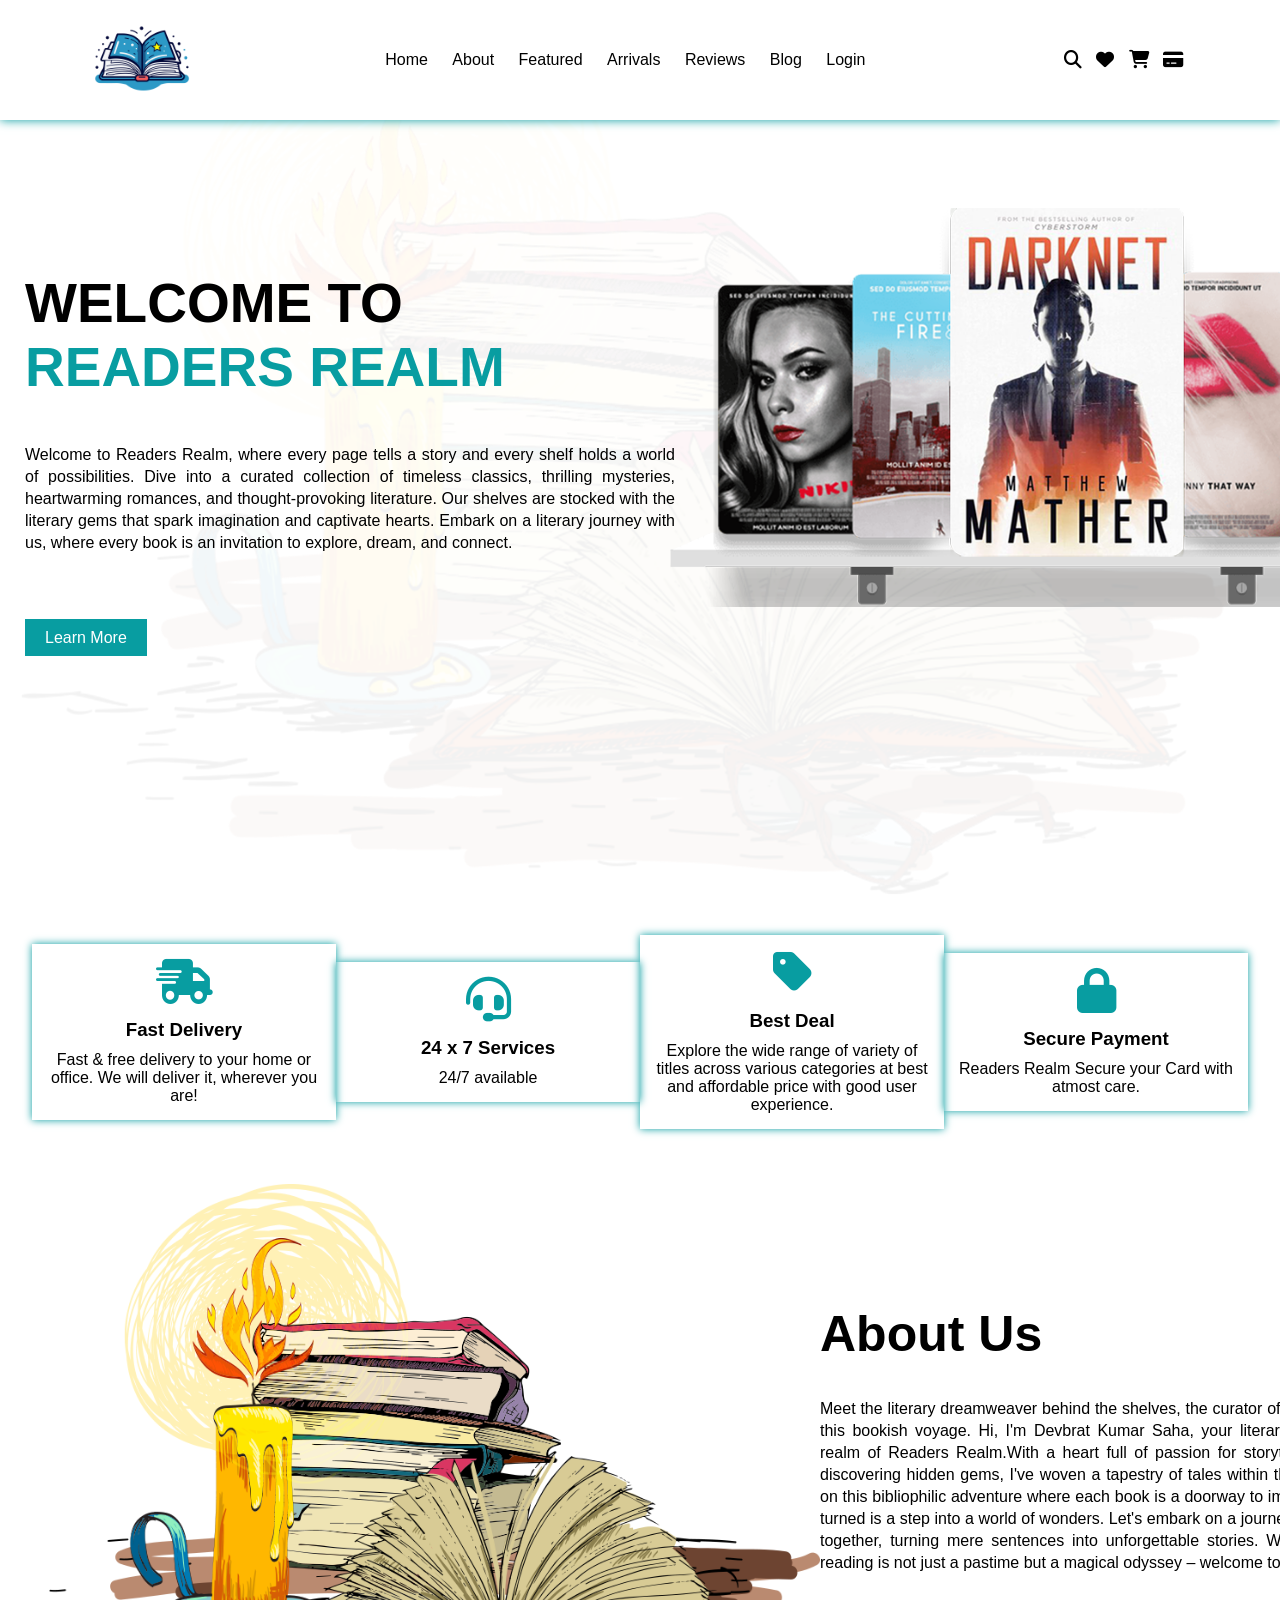
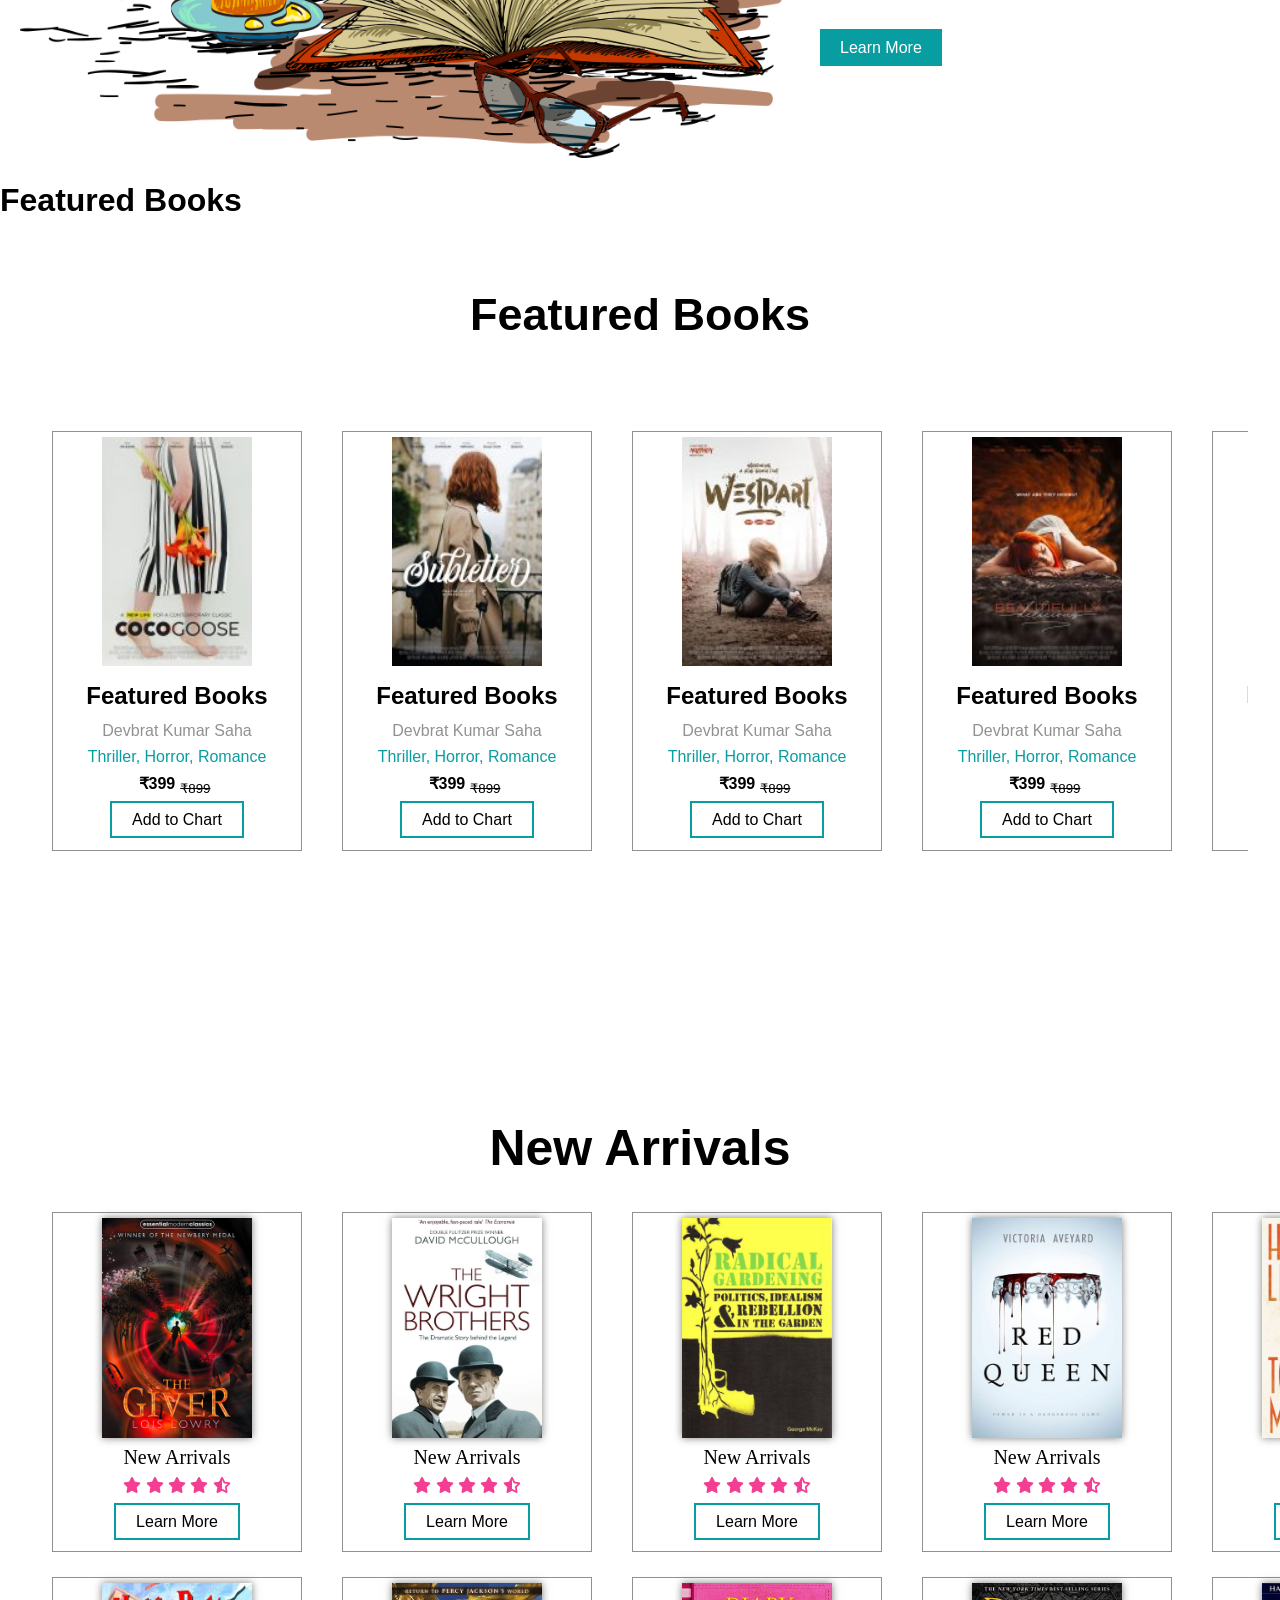
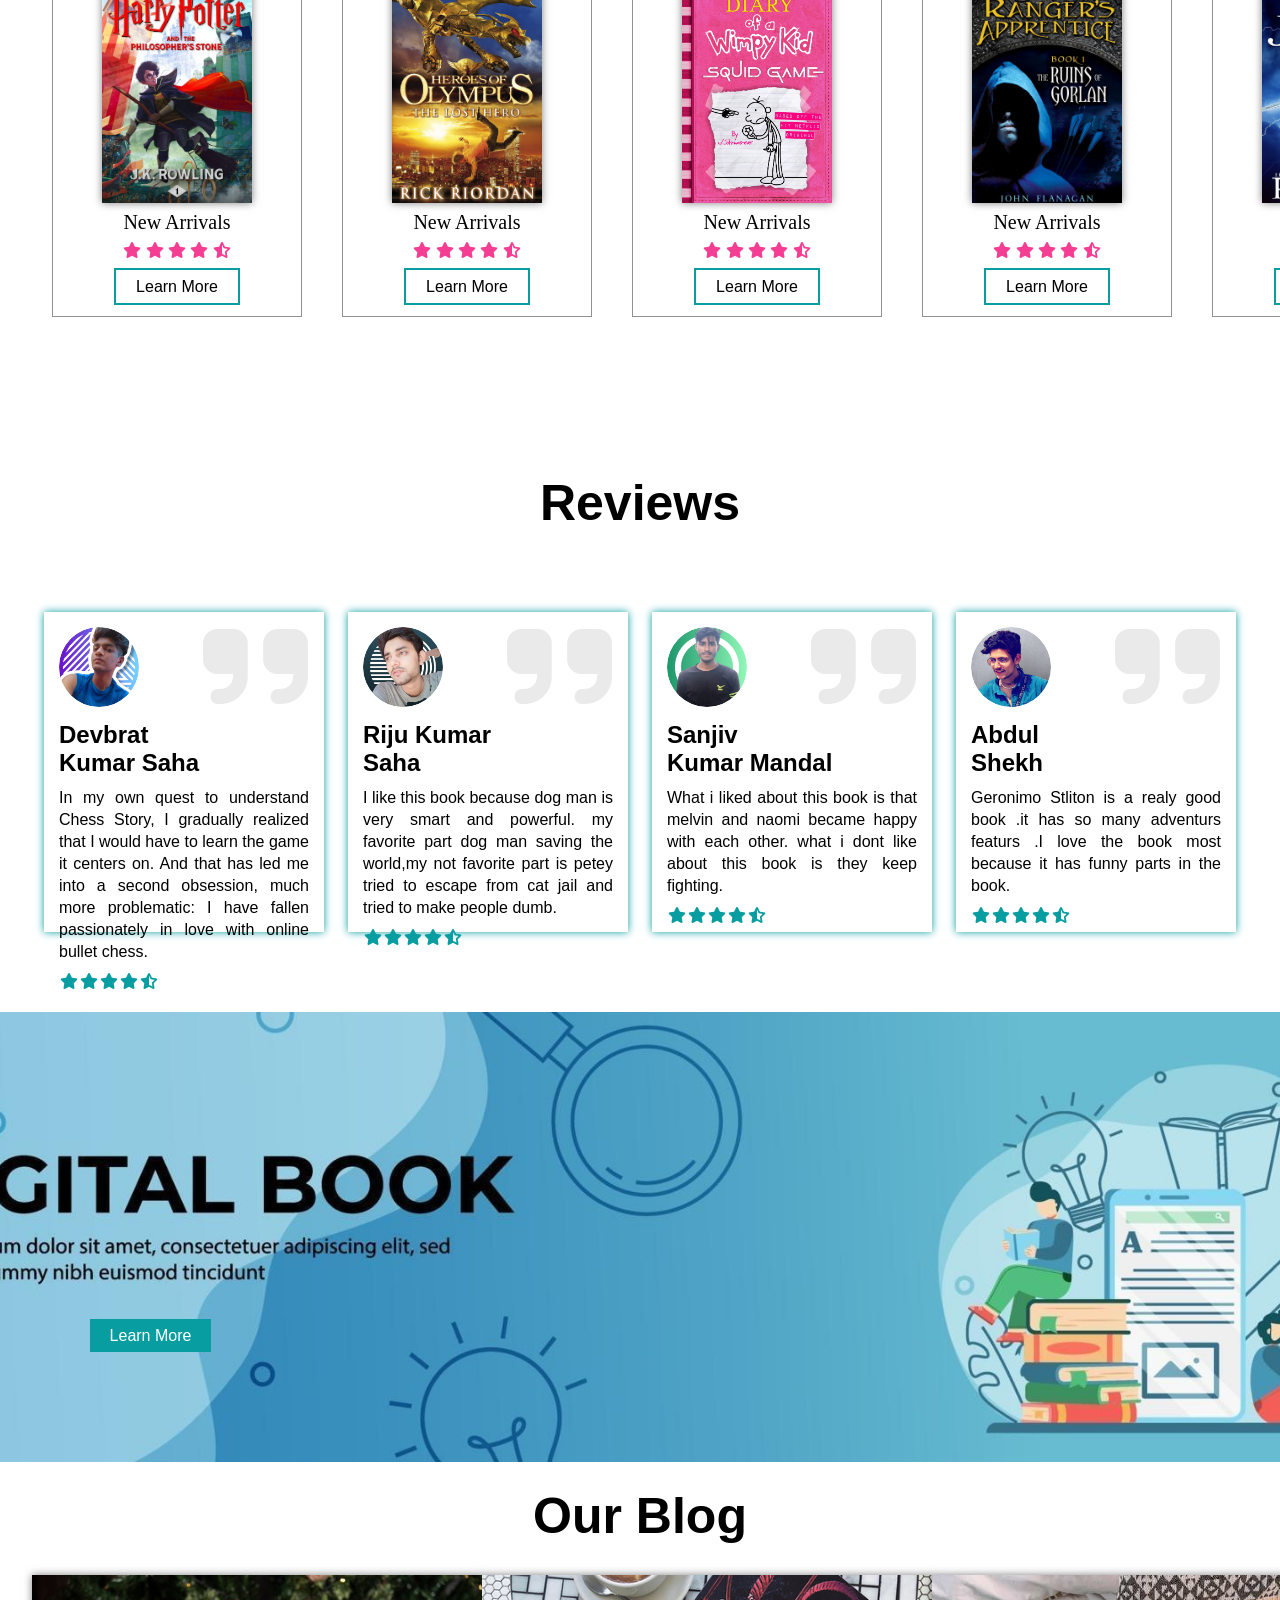
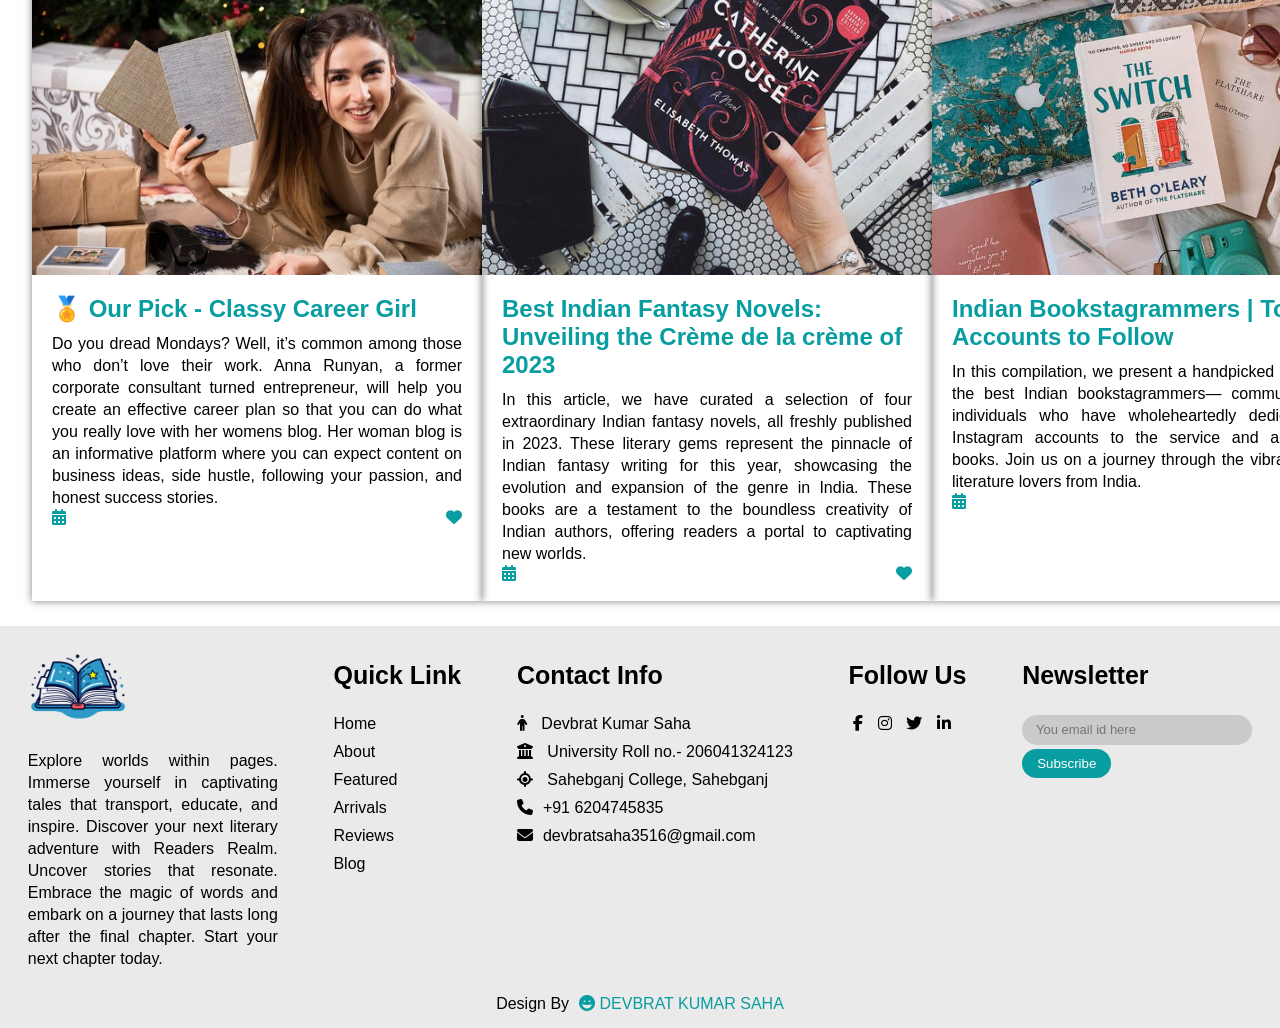
==== index.html @ 93921831 "Add files via upload" ====
<!DOCTYPE html>
<html lang="en">
<head>
    <meta charset="UTF-8">
    <meta http-equiv="X-UA-Compatible" content="IE=edge">
    <meta name="viewport" content="width=device-width, initial-scale=1.0">
    <title>Book Store Website</title>
    <link rel="stylesheet" href="style.css">
    <link rel="stylesheet" href="https://cdnjs.cloudflare.com/ajax/libs/font-awesome/6.1.1/css/all.min.css" integrity="sha512-KfkfwYDsLkIlwQp6LFnl8zNdLGxu9YAA1QvwINks4PhcElQSvqcyVLLD9aMhXd13uQjoXtEKNosOWaZqXgel0g==" crossorigin="anonymous" referrerpolicy="no-referrer" />
   
</head>
<body>
    
    <section>

        <nav>

            <div class="logo">
                <img src="image/logo.png">
            </div>

            <ul>
                <li><a href="#home">Home</a></li>
                <li><a href="#about">About</a></li>
                <li><a href="#featured">Featured</a></li>
                <li><a href="#arrivals">Arrivals</a></li>
                <li><a href="#reviews">Reviews</a></li>
                <li><a href="#blog">Blog</a></li>
                <li><a href="image/login.html">Login</a></li>
           
  
            </ul>

            <div class="social_icon">
                <i class="fa-solid fa-magnifying-glass"></i>
                <i class="fa-solid fa-heart"></i>
                <i class="fa-solid fa-shopping-cart"></i>
                <i class="fa-solid fa-credit-card"></i>
                
            </div>

        </nav>
        <h1 id="home">Home</h1>
        <div class="main">

            <div class="main_tag">
                <h1>WELCOME TO<br><span>READERS REALM</span></h1>

                <p>
                    Welcome to Readers Realm, where every page tells a story and every shelf holds a world of possibilities. Dive into a curated collection of timeless classics, thrilling mysteries, heartwarming romances, and thought-provoking literature. Our shelves are stocked with the literary gems that spark imagination and captivate hearts. Embark on a literary journey with us, where every book is an invitation to explore, dream, and connect.
                </p>
                <a href="#" class="main_btn">Learn More</a>

            </div>

            <div class="main_img">
                <img src="image/table.png">
            </div>

        </div>

    </section>




    <!--Services-->

    <div class="services">

        <div class="services_box">

            <div class="services_card">
                <i class="fa-solid fa-truck-fast"></i>
                <h3>Fast Delivery</h3>
                <p>
                    Fast & free delivery to your home or office. We will deliver it, wherever you are! 
                </p>
            </div>

            <div class="services_card">
                <i class="fa-solid fa-headset"></i>
                <h3>24 x 7 Services</h3>
                <p>
                    24/7 available 
                </p>
            </div>

            <div class="services_card">
                <i class="fa-solid fa-tag"></i>
                <h3>Best Deal</h3>
                <p>
                    Explore the wide range of variety of titles across various categories at best and affordable price with good user experience.
                </p>
            </div>

            <div class="services_card">
                <i class="fa-solid fa-lock"></i>
                <h3>Secure Payment</h3>
                <p>
                    Readers Realm Secure your Card with atmost care. 
                </p>
            </div>

        </div>

    </div>




    <!--About-->

    <div class="about">

        <div class="about_image">
            <img src="image/about.png">
        </div>
        <div class="about_tag">
            <h1 id="about">About Us</h1>
            <p>
                Meet the literary dreamweaver behind the shelves, the curator of stories, and the captain of this bookish voyage. Hi, I'm Devbrat Kumar Saha, your literary guide in the enchanting realm of Readers Realm.With a heart full of passion for storytelling and a penchant for discovering hidden gems, I've woven a tapestry of tales within these virtual walls. Join me on this bibliophilic adventure where each book is a doorway to imagination, and every page turned is a step into a world of wonders. Let's embark on a journey through the written word together, turning mere sentences into unforgettable stories. Welcome to a realm where reading is not just a pastime but a magical odyssey – welcome to Readers Realm
            </p>
            <a href="#" class="about_btn">Learn More</a>
        </div>

    </div>





    <!--Books-->
     <h1 id="featured">Featured Books</h1>

    <div class="featured_boks">

        <h1>Featured Books</h1>

        <div class="featured_book_box">

            <div class="featured_book_card">

                <div class="featurde_book_img">
                    <img src="image/book_1.jpg">
                </div>

                <div class="featurde_book_tag">
                    <h2>Featured Books</h2>
                    <p class="writer">Devbrat Kumar Saha</p>
                    <div class="categories">Thriller, Horror, Romance</div>
                    <p class="book_price">₹399<sub><del>₹899</del></sub></p>
                    <a href="#" class="f_btn">Add to Chart</a>
                </div>               

            </div>

            <div class="featured_book_card">

                <div class="featurde_book_img">
                    <img src="image/book_2.jpg">
                </div>

                <div class="featurde_book_tag">
                    <h2>Featured Books</h2>
                    <p class="writer">Devbrat Kumar Saha</p>
                    <div class="categories">Thriller, Horror, Romance</div>
                    <p class="book_price">₹399<sub><del>₹899</del></sub></p>
                    <a href="#" class="f_btn">Add to Chart</a>
                </div>               

            </div>

            <div class="featured_book_card">

                <div class="featurde_book_img">
                    <img src="image/book_3.jpg">
                </div>

                <div class="featurde_book_tag">
                    <h2>Featured Books</h2>
                    <p class="writer">Devbrat Kumar Saha</p>
                    <div class="categories">Thriller, Horror, Romance</div>
                    <p class="book_price">₹399<sub><del>₹899</del></sub></p>
                    <a href="#" class="f_btn">Add to Chart</a>
                </div>               

            </div>

            <div class="featured_book_card">

                <div class="featurde_book_img">
                    <img src="image/book_4.jpg">
                </div>

                <div class="featurde_book_tag">
                    <h2>Featured Books</h2>
                    <p class="writer">Devbrat Kumar Saha</p>
                    <div class="categories">Thriller, Horror, Romance</div>
                    <p class="book_price">₹399<sub><del>₹899</del></sub></p>
                    <a href="#" class="f_btn">Add to Chart</a>
                </div>               

            </div>

            <div class="featured_book_card">

                <div class="featurde_book_img">
                    <img src="image/book_5.jpg">
                </div>

                <div class="featurde_book_tag">
                    <h2>Featured Books</h2>
                    <p class="writer">Devbrat Kumar Saha</p>
                    <div class="categories">Thriller, Horror, Romance</div>
                    <p class="book_price">₹399<sub><del>₹899</del></sub></p>
                    <a href="#" class="f_btn">Add to Chart</a>
                </div>               

            </div>
            
            <div class="featured_book_card">

                <div class="featurde_book_img">
                    <img src="image/book_6.jpg">
                </div>

                <div class="featurde_book_tag">
                    <h2>Featured Books</h2>
                    <p class="writer">Devbrat Kumar Saha</p>
                    <div class="categories">Thriller, Horror, Romance</div>
                    <p class="book_price">₹399<sub><del>₹899</del></sub></p>
                    <a href="#" class="f_btn">Add to Chart</a>
                </div>               

            </div>

            <div class="featured_book_card">

                <div class="featurde_book_img">
                    <img src="image/book_7.png">
                </div>

                <div class="featurde_book_tag">
                    <h2>Featured Books</h2>
                    <p class="writer">Devbrat Kumar Saha</p>
                    <div class="categories">Thriller, Horror, Romance</div>
                    <p class="book_price">₹399<sub><del>₹899</del></sub></p>
                    <a href="#" class="f_btn">Add to Chart</a>
                </div>               

            </div>

            <div class="featured_book_card">

                <div class="featurde_book_img">
                    <img src="image/book_8.png">
                </div>

                <div class="featurde_book_tag">
                    <h2>Featured Books</h2>
                    <p class="writer">Devbrat Kumar Saha</p>
                    <div class="categories">Thriller, Horror, Romance</div>
                    <p class="book_price">₹399<sub><del>₹899</del></sub></p>
                    <a href="#" class="f_btn">Add to Chart</a>
                </div>               

            </div>

            <div class="featured_book_card">

                <div class="featurde_book_img">
                    <img src="image/book_9.jpg">
                </div>

                <div class="featurde_book_tag">
                    <h2>Featured Books</h2>
                    <p class="writer">Devbrat Kumar Saha</p>
                    <div class="categories">Thriller, Horror, Romance</div>
                    <p class="book_price">₹399<sub><del>₹899</del></sub></p>
                    <a href="#" class="f_btn">Add to Chart</a>
                </div>               

            </div>

            <div class="featured_book_card">

                <div class="featurde_book_img">
                    <img src="image/book_10.png">
                </div>

                <div class="featurde_book_tag">
                    <h2>Featured Books</h2>
                    <p class="writer">Devbrat Kumar Saha</p>
                    <div class="categories">Thriller, Horror, Romance</div>
                    <p class="book_price">₹399<sub><del>₹899</del></sub></p>
                    <a href="#" class="f_btn">Add to Chart</a>
                </div>               

            </div>

            <div class="featured_book_card">

                <div class="featurde_book_img">
                    <img src="image/book_11.jpg">
                </div>

                <div class="featurde_book_tag">
                    <h2>Featured Books</h2>
                    <p class="writer">Devbrat Kumar Saha</p>
                    <div class="categories">Thriller, Horror, Romance</div>
                    <p class="book_price">₹399<sub><del>₹899</del></sub></p>
                    <a href="#" class="f_btn">Add to Chart</a>
                </div>               

            </div>

            <div class="featured_book_card">

                <div class="featurde_book_img">
                    <img src="image/book_12.png">
                </div>

                <div class="featurde_book_tag">
                    <h2>Featured Books</h2>
                    <p class="writer">Devbrat Kumar Saha</p>
                    <div class="categories">Thriller, Horror, Romance</div>
                    <p class="book_price">₹399<sub><del>₹899</del></sub></p>
                    <a href="#" class="f_btn">Add to Chart</a>
                </div>               

            </div>

            <div class="featured_book_card">

                <div class="featurde_book_img">
                    <img src="image/book_13.png">
                </div>

                <div class="featurde_book_tag">
                    <h2>Featured Books</h2>
                    <p class="writer">Devbrat Kumar Saha</p>
                    <div class="categories">Thriller, Horror, Romance</div>
                    <p class="book_price">₹399<sub><del>₹899</del></sub></p>
                    <a href="#" class="f_btn">Add to Chart</a>
                </div>               

            </div>

            <div class="featured_book_card">

                <div class="featurde_book_img">
                    <img src="image/book_14.png">
                </div>

                <div class="featurde_book_tag">
                    <h2>Featured Books</h2>
                    <p class="writer">Devbrat Kumar Saha</p>
                    <div class="categories">Thriller, Horror, Romance</div>
                    <p class="book_price">₹399<sub><del>₹899</del></sub></p>
                    <a href="#" class="f_btn">Add to Chart</a>
                </div>               

            </div>

            <div class="featured_book_card">

                <div class="featurde_book_img">
                    <img src="image/book_15.png">
                </div>

                <div class="featurde_book_tag">
                    <h2>Featured Books</h2>
                    <p class="writer">Devbrat Kumar Saha</p>
                    <div class="categories">Thriller, Horror, Romance</div>
                    <p class="book_price">₹399<sub><del>₹899</del></sub></p>
                    <a href="#" class="f_btn">Add to Chart</a>
                </div>               

            </div>

            

        </div>

    </div>



    
    <!--Arrivals-->

    <div class="arrivals">
        <h1 id="arrivals">New Arrivals</h1>

        <div class="arrivals_box">

            <div class="arrivals_card">
                <div class="arrivals_image">
                    <img src="image/arrival_1.jpg">
                </div>
                <div class="arrivals_tag">
                    <p>New Arrivals</p>
                    <div class="arrivals_icon">
                        <i class="fa-solid fa-star"></i>
                        <i class="fa-solid fa-star"></i>
                        <i class="fa-solid fa-star"></i>
                        <i class="fa-solid fa-star"></i>
                        <i class="fa-solid fa-star-half-stroke"></i>
                    </div>
                    <a href="#" class="arrivals_btn">Learn More</a>
                </div>
            </div>

            <div class="arrivals_card">
                <div class="arrivals_image">
                    <img src="image/arrival_2.jpg">
                </div>
                <div class="arrivals_tag">
                    <p>New Arrivals</p>
                    <div class="arrivals_icon">
                        <i class="fa-solid fa-star"></i>
                        <i class="fa-solid fa-star"></i>
                        <i class="fa-solid fa-star"></i>
                        <i class="fa-solid fa-star"></i>
                        <i class="fa-solid fa-star-half-stroke"></i>
                    </div>
                    <a href="#" class="arrivals_btn">Learn More</a>
                </div>
            </div>

            <div class="arrivals_card">
                <div class="arrivals_image">
                    <img src="image/arrival_3.jpg">
                </div>
                <div class="arrivals_tag">
                    <p>New Arrivals</p>
                    <div class="arrivals_icon">
                        <i class="fa-solid fa-star"></i>
                        <i class="fa-solid fa-star"></i>
                        <i class="fa-solid fa-star"></i>
                        <i class="fa-solid fa-star"></i>
                        <i class="fa-solid fa-star-half-stroke"></i>
                    </div>
                    <a href="#" class="arrivals_btn">Learn More</a>
                </div>
            </div>

            <div class="arrivals_card">
                <div class="arrivals_image">
                    <img src="image/arrival_4.jpg">
                </div>
                <div class="arrivals_tag">
                    <p>New Arrivals</p>
                    <div class="arrivals_icon">
                        <i class="fa-solid fa-star"></i>
                        <i class="fa-solid fa-star"></i>
                        <i class="fa-solid fa-star"></i>
                        <i class="fa-solid fa-star"></i>
                        <i class="fa-solid fa-star-half-stroke"></i>
                    </div>
                    <a href="#" class="arrivals_btn">Learn More</a>
                </div>
            </div>

            <div class="arrivals_card">
                <div class="arrivals_image">
                    <img src="image/arrival_5.jpg">
                </div>
                <div class="arrivals_tag">
                    <p>New Arrivals</p>
                    <div class="arrivals_icon">
                        <i class="fa-solid fa-star"></i>
                        <i class="fa-solid fa-star"></i>
                        <i class="fa-solid fa-star"></i>
                        <i class="fa-solid fa-star"></i>
                        <i class="fa-solid fa-star-half-stroke"></i>
                    </div>
                    <a href="#" class="arrivals_btn">Learn More</a>
                </div>
            </div>

            <div class="arrivals_card">
                <div class="arrivals_image">
                    <img src="image/arrival_6.jpg">
                </div>
                <div class="arrivals_tag">
                    <p>New Arrivals</p>
                    <div class="arrivals_icon">
                        <i class="fa-solid fa-star"></i>
                        <i class="fa-solid fa-star"></i>
                        <i class="fa-solid fa-star"></i>
                        <i class="fa-solid fa-star"></i>
                        <i class="fa-solid fa-star-half-stroke"></i>
                    </div>
                    <a href="#" class="arrivals_btn">Learn More</a>
                </div>
            </div>

            <div class="arrivals_card">
                <div class="arrivals_image">
                    <img src="image/arrival_7.jpg">
                </div>
                <div class="arrivals_tag">
                    <p>New Arrivals</p>
                    <div class="arrivals_icon">
                        <i class="fa-solid fa-star"></i>
                        <i class="fa-solid fa-star"></i>
                        <i class="fa-solid fa-star"></i>
                        <i class="fa-solid fa-star"></i>
                        <i class="fa-solid fa-star-half-stroke"></i>
                    </div>
                    <a href="#" class="arrivals_btn">Learn More</a>
                </div>
            </div>

            <div class="arrivals_card">
                <div class="arrivals_image">
                    <img src="image/arrival_8.webp">
                </div>
                <div class="arrivals_tag">
                    <p>New Arrivals</p>
                    <div class="arrivals_icon">
                        <i class="fa-solid fa-star"></i>
                        <i class="fa-solid fa-star"></i>
                        <i class="fa-solid fa-star"></i>
                        <i class="fa-solid fa-star"></i>
                        <i class="fa-solid fa-star-half-stroke"></i>
                    </div>
                    <a href="#" class="arrivals_btn">Learn More</a>
                </div>
            </div>

            <div class="arrivals_card">
                <div class="arrivals_image">
                    <img src="image/arrival_9.jpg">
                </div>
                <div class="arrivals_tag">
                    <p>New Arrivals</p>
                    <div class="arrivals_icon">
                        <i class="fa-solid fa-star"></i>
                        <i class="fa-solid fa-star"></i>
                        <i class="fa-solid fa-star"></i>
                        <i class="fa-solid fa-star"></i>
                        <i class="fa-solid fa-star-half-stroke"></i>
                    </div>
                    <a href="#" class="arrivals_btn">Learn More</a>
                </div>
            </div>

            <div class="arrivals_card">
                <div class="arrivals_image">
                    <img src="image/arrival_10.jpg">
                </div>
                <div class="arrivals_tag">
                    <p>New Arrivals</p>
                    <div class="arrivals_icon">
                        <i class="fa-solid fa-star"></i>
                        <i class="fa-solid fa-star"></i>
                        <i class="fa-solid fa-star"></i>
                        <i class="fa-solid fa-star"></i>
                        <i class="fa-solid fa-star-half-stroke"></i>
                    </div>
                    <a href="#" class="arrivals_btn">Learn More</a>
                </div>
            </div>

        </div>

    </div>





    <!--reviews-->

    <div class="reviews">
        <h1 id="reviews">Reviews</h1>

        <div class="review_box">

            <div class="review_card">
                <i class="fa-solid fa-quote-right"></i>
                <div class="card_top">
                    <img src="image/review_1.png">
                </div>
                <div class="card">
                    <h2>Devbrat Kumar Saha</h2>
                    <p>In my own quest to understand Chess Story, I gradually realized that I would have to learn the game it centers on. And that has led me into a second obsession, much more problematic: I have fallen passionately in love with online bullet chess.
                    </p>
                    <div class="review_icon">
                        <i class="fa-solid fa-star"></i>
                        <i class="fa-solid fa-star"></i>
                        <i class="fa-solid fa-star"></i>
                        <i class="fa-solid fa-star"></i>
                        <i class="fa-solid fa-star-half-stroke"></i>
                    </div>
                </div>
            </div>

            <div class="review_card">
                <i class="fa-solid fa-quote-right"></i>
                <div class="card_top">
                    <img src="image/review_2.png">
                </div>
                <div class="card">
                    <h2>Riju Kumar Saha</h2>
                    <p>I like this book because dog man is very smart and powerful. my favorite part dog man saving the world,my not favorite part is petey tried to escape from cat jail and tried to make people dumb. 
                    </p>
                    <div class="review_icon">
                        <i class="fa-solid fa-star"></i>
                        <i class="fa-solid fa-star"></i>
                        <i class="fa-solid fa-star"></i>
                        <i class="fa-solid fa-star"></i>
                        <i class="fa-solid fa-star-half-stroke"></i>
                    </div>
                </div>
            </div>

            <div class="review_card">
                <i class="fa-solid fa-quote-right"></i>
                <div class="card_top">
                    <img src="image/review_3.png">
                </div>
                <div class="card">
                    <h2>Sanjiv Kumar Mandal</h2>
                    <p>What i liked about this book is that melvin and naomi became happy with each other. what i dont like about this book is they keep fighting.
                    </p>
                    <div class="review_icon">
                        <i class="fa-solid fa-star"></i>
                        <i class="fa-solid fa-star"></i>
                        <i class="fa-solid fa-star"></i>
                        <i class="fa-solid fa-star"></i>
                        <i class="fa-solid fa-star-half-stroke"></i>
                    </div>
                </div>
            </div>

            <div class="review_card">
                <i class="fa-solid fa-quote-right"></i>
                <div class="card_top">
                    <img src="image/review_4.png">
                </div>
                <div class="card">
                    <h2>Abdul Shekh</h2>
                    <p>Geronimo Stliton is a realy good book .it has so many adventurs featurs .I love the book most because it has funny parts in the book.
                    </p>
                    <div class="review_icon">
                        <i class="fa-solid fa-star"></i>
                        <i class="fa-solid fa-star"></i>
                        <i class="fa-solid fa-star"></i>
                        <i class="fa-solid fa-star"></i>
                        <i class="fa-solid fa-star-half-stroke"></i>
                    </div>
                </div>
            </div>

        </div>

    </div>



    <!--Banner-->

    <div class="banner">
        <a href="#" class="banner_btn">Learn More</a>
    </div>





    <!--Blog-->
    
    <div class="blog">
        <h1 id="blog">Our Blog</h1>
        <div class="blog_box">

            <div class="blog_card">
                <div class="blog_img">
                    <img src="image/blog_1.jpg">
                </div>
                <div class="blog_tag">
                    <h2>🏅 Our Pick - Classy Career Girl</h2>
                    <p>
                        Do you dread Mondays? Well, it’s common among those who don’t love their work. Anna Runyan, a former corporate consultant turned entrepreneur, will help you create an effective career plan so that you can do what you really love with her womens blog. Her woman blog is an informative platform where you can expect content on business ideas, side hustle, following your passion, and honest success stories.
                    </p>
                    <div class="blog_icon">
                        <i class="fa-solid fa-calendar-days"></i>
                        <i class="fa-solid fa-heart"></i>
                    </div>
                </div>
            </div>

            <div class="blog_card">
                <div class="blog_img">
                    <img src="image/blog_2.jpg">
                </div>
                <div class="blog_tag">
                    <h2>Best Indian Fantasy Novels: Unveiling the Crème de la crème of 2023</h2>
                    <p>
                        In this article, we have curated a selection of four extraordinary Indian fantasy novels, all freshly published in 2023. These literary gems represent the pinnacle of Indian fantasy writing for this year, showcasing the evolution and expansion of the genre in India. These books are a testament to the boundless creativity of Indian authors, offering readers a portal to captivating new worlds.
                    </p>
                    <div class="blog_icon">
                        <i class="fa-solid fa-calendar-days"></i>
                        <i class="fa-solid fa-heart"></i>
                    </div>
                </div>
            </div>

            <div class="blog_card">
                <div class="blog_img">
                    <img src="image/blog_3.jpg">
                </div>
                <div class="blog_tag">
                    <h2>Indian Bookstagrammers | Top 8 Accounts to Follow</h2>
                    <p>
                        In this compilation, we present a handpicked selection of the best Indian bookstagrammers— communities, and individuals who have wholeheartedly dedicated their Instagram accounts to the service and adoration of books. Join us on a journey through the vibrant world of literature lovers from India.
                    </p>
                    <div class="blog_icon">
                        <i class="fa-solid fa-calendar-days"></i>
                        <i class="fa-solid fa-heart"></i>
                    </div>
                </div>
            </div>

        </div>
    </div>





    <!--Footer-->

    <footer>
        <div class="footer_main">

            <div class="tag">
                <img src="image/logo.png">
                <p>
                    Explore worlds within pages. Immerse yourself in captivating tales that transport, educate, and inspire. Discover your next literary adventure with Readers Realm. Uncover stories that resonate. Embrace the magic of words and embark on a journey that lasts long after the final chapter. Start your next chapter today.
                </p>

            </div>

            <div class="tag">
                <h1>Quick Link</h1>
               <a href="#home">Home</a>
                <a href="#about">About</a>
                <a href="#featured">Featured</a>
                <a href="#arrivals">Arrivals</a>
                <a href="#reviews">Reviews</a>
                <a href="#blog">Blog</a>
                
            </div>

            <div class="tag">
                <h1>Contact Info</h1>
                <a href="#"><i class="fa-solid fa-person"></i> Devbrat Kumar Saha</a>
                <a href="#"><i class="fa-solid fa-university"></i> University Roll no.- 206041324123</a>
                <a href="#"><i class="fa-solid fa-location"></i> Sahebganj College, Sahebganj</a>
                <a href="#"><i class="fa-solid fa-phone"></i>+91 6204745835</a>
                <a href="#"><i class="fa-solid fa-envelope"></i>devbratsaha3516@gmail.com</a>
                
            </div>

            <div class="tag">
                <h1>Follow Us</h1>
                <div class="social_link">
                    <i class="fa-brands fa-facebook-f"></i>
                    <i class="fa-brands fa-instagram"></i>
                    <i class="fa-brands fa-twitter"></i>
                    <i class="fa-brands fa-linkedin-in"></i>
                </div>
                
            </div>

            <div class="tag">
                <h1>Newsletter</h1>
                <div class="search_bar">
                    <input type="text" placeholder="You email id here">
                    <button type="submit">Subscribe</button>
                </div>                
            </div>            
            
        </div>

        <p class="end">Design By<span><i class="fa-solid fa-face-grin"></i> DEVBRAT KUMAR SAHA</span></p>

    </footer>





    
</body>
</html>
---- style.css ----
*{
    margin: 0;
    padding: 0;
    box-sizing: border-box;
    font-family: sans-serif;
}

section{
    width: 100%;
    height: 100vh;
    background-image: url(image/bg.png);
    background-size: cover;
    background-position: center;
}

section nav{
    width: 100%;
    display: flex;
    align-items: center;
    justify-content: space-around;
    box-shadow: 0 0 10px #089da1;
    background: #fff;
    position: fixed;
    left: 0;
    z-index: 100;
}

section nav .logo img{
    width: 100px;
    cursor: pointer;
    margin: 8px 0;
}

section nav ul{
    list-style: none;
}

section nav li{
    display: inline-block;
    padding: 0 10px;
}

section nav li a{
    text-decoration: none;
    color: #000;
}

section nav li a:hover{
    color: #089da1;
}

section nav .social_icon i{
    margin: 0 5px;
    font-size: 18px;
}

section nav .social_icon i:hover{
    color: #089da1;
    cursor: pointer;
}

section .main{
    display: flex;
    align-items: center;
    justify-content: space-around;
    position: relative;
    top: 10%;
}

section .main h1{
    position: relative;
    font-size: 55px;
    top: 80px;
    left: 25px;
}

section .main h1 span{
    color: #089da1;
}

section .main p{
    width: 650px;
    text-align: justify;
    line-height: 22px;
    position: relative;
    top: 125px;
    left: 25px;
}

section .main .main_tag .main_btn{
    background: #089da1;
    padding: 10px 20px;
    position: relative;
    top: 200px;
    left: 25px;
    color: #fff;
    text-decoration: none;
}

section .main .main_img img{
    width: 780px;
    position: relative;
    top: 90px;
    left: 20px;
}



/*services*/

.services{
    width: 100%;
    height: auto;
    margin: 35px 0;
}

.services .services_box{
    width: 95%;
    margin: 0 auto;
    display: flex;
    align-items: center;
    justify-content: space-around;
}

.services .services_box .services_card{
    text-align: center;
    width: 310px;
    height: auto;
    box-shadow: 0 0 8px #089da1;
    padding: 15px 10px;
}

.services .services_box .services_card i{
    color: #089da1;
    font-size: 45px;
    margin-bottom: 15px;
    cursor: pointer;
}

.services .services_box .services_card h3{
    margin-bottom: 10px;
}




/*about*/

.about{
    width: 100%;
    height: auto;
    padding: 20px;
    display: flex;
    align-items: center;
    justify-content: space-around;
}

.about .about_image img{
    width: 800px;
}

.about .about_tag h1{
    font-size: 50px;
    position: relative;
    bottom: 35px;
}

.about .about_tag p{
    line-height: 22px;
    width: 650px;
    text-align: justify;
    margin-bottom: 15px;
}

.about .about_tag .about_btn{
    padding: 10px 20px;
    background: #089da1;
    color: #fff;
    text-decoration: none;
    position: relative;
    top: 50px;
}



/*Books*/

.featured_boks{
    width: 100%;
    height: 100vh;
    padding: 70px 0;
}

.featured_boks h1{
    display: flex;
    align-items: center;
    justify-content: center;
    margin-bottom: 30px;
    font-size: 45px;
}

.featured_boks .featured_book_box{
    width: 95%;
    height: 60vh;
    margin: 0 auto;
    display: grid;
    grid-template-columns: 1fr 1fr 1fr 1fr 1fr 1fr 1fr 1fr 1fr 1fr 1fr 1fr 1fr 1fr 1fr;
    overflow: hidden;
    overflow-x: scroll;
}

.featured_boks .featured_book_box .featured_book_card{
    width: 250px;
    height: 420px;
    text-align: center;
    padding: 5px;
    border: 1px solid #919191;
    margin: auto 20px;
}

.featured_boks .featured_book_box .featured_book_card:hover{
    box-shadow: 0 0 5px #089da1;
}

.featured_boks .featured_book_box .featured_book_card .featurde_book_img img{
    width: 150px;
}

.featured_boks .featured_book_box .featured_book_card .featurde_book_tag h2{
    margin: 12px;
}

.featured_boks .featured_book_box .featured_book_card .featurde_book_tag .writer{
    color: #919191;
}

.featured_boks .featured_book_box .featured_book_card .featurde_book_tag .categories{
    color: #089da1;
    margin-top: 8px;
}

.featured_boks .featured_book_box .featured_book_card .featurde_book_tag .book_price{
    margin-top: 8px;
    font-weight: bold;
    margin-bottom: 15px;
}

.featured_boks .featured_book_box .featured_book_card .featurde_book_tag .book_price sub{
    font-weight: 100;
    padding: 0 5px;
}

.featured_boks .featured_book_box .featured_book_card .featurde_book_tag .f_btn{
    padding: 8px 20px;
    border: 2px solid #089da1;
    text-decoration: none;
    color: #000;;
}

::-webkit-scrollbar{
    width: 10px;
    height: 5px;
}

::-webkit-scrollbar-track{
    box-shadow: inset 0 0 8px rgba(0,0,0,0.2);
}

::-webkit-scrollbar-thumb{
    background: #089da1;
    border-radius: 10px;
}




/*arrivals*/

.arrivals{
    width: 100%;
    height: 100vh;
    margin-bottom: 35px;
}

.arrivals h1{
    font-size: 50px;
    text-align: center;
    margin-bottom: 35px;
}

.arrivals .arrivals_box{
    width: 95%;
    margin: 0 auto;
    display: grid;
    grid-template-columns: 1fr 1fr 1fr 1fr 1fr;
    grid-gap: 25px 0;
}

.arrivals .arrivals_box .arrivals_card{
    width: 250px;
    height: 340px;
    text-align: center;
    padding: 5px;
    border: 1px solid #919191;
    margin: auto 20px;
}

.arrivals .arrivals_box .arrivals_card:hover{
    box-shadow: 0 0 5px #089da1;
}

.arrivals .arrivals_box .arrivals_card .arrivals_image{
    width: 150px;
    height: 220px;
    margin: 0 auto;
    cursor: pointer;
    box-shadow: 0 0 8px rgba(0,0,0,0.5);
    overflow: hidden;
}

.arrivals .arrivals_box .arrivals_card .arrivals_image img{
    width: 100%;
    height: 100%;
    object-fit: cover;
    object-position: center;
    transition: 0.3s;
}

.arrivals .arrivals_box .arrivals_card:hover .arrivals_image img{
    transform: scale(1.1);
}

.arrivals .arrivals_box .arrivals_card .arrivals_tag p{
    font-family: queen of camelot;
    font-size: 20px;
    margin: 8px 0;
}

.arrivals .arrivals_box .arrivals_card .arrivals_tag .arrivals_icon{
    color: #f43e93;
    margin-bottom: 18px;
}

.arrivals .arrivals_box .arrivals_card .arrivals_tag .arrivals_btn{
    padding: 8px 20px;
    border: 2px solid #089da1;
    text-decoration: none;
    color: #000;
}




/*reviews*/

.reviews{
    width: 100%;
    height: auto;
}

.reviews h1{
    text-align: center;
    font-size: 50px;
    margin-top: 55px;
}

.reviews .review_box{
    width: 95%;
    height: 50vh;
    margin: 15px auto;
    display: flex;
    align-items: center;
    justify-content: center;
}

.reviews .review_box .review_card{
    width: 400px;
    height: 320px;
    box-shadow: 0 0 8px #089da1;
    padding: 15px;
    margin: 0 12px;
}

.reviews .review_box .review_card i{
    float: right;
    font-size: 120px;
    position: relative;
    bottom: 20px;
    color: #eaeaea;
}

.reviews .review_box .review_card .card_top img{
    width: 80px;
    border-radius: 50%;
    margin-bottom: 10px;
}

.reviews .review_box .review_card .card p{
    margin: 10px 0 10px 0;
    text-align: justify;
    line-height: 22px;
}

.reviews .review_box .review_card .card .review_icon i{
    font-size: 16px;
    float: left;
    margin-top: 20px;
    color: #089da1;
    padding: 0 1px;
}




/*Banner*/

.banner{
    width: 100%;
    height: 50vh;
    background-image: url(image/banner.jpg);
    background-size: cover;
    background-position: center;
}

.banner .banner_btn{
    padding: 8px 20px;
    background: #089da1;
    text-decoration: none;
    color: #fff;
    position: relative;
    top: 70%;
    left: 7%;
}




/*Blog*/

.blog{
    width: 100%;
    height: auto;
    margin: 25px 0;
}

.blog h1{
    text-align: center;
    font-size: 50px;
    margin-bottom: 30px;
}

.blog .blog_box{
    width: 95%;
    margin: 0 auto;
    display: grid;
    grid-template-columns: 1fr 1fr 1fr;
}

.blog .blog_box .blog_card{
    margin: 0 auto;
    width: 450px;
    height: auto;
    box-shadow: 0 0 8px rgba(0,0,0,0.5);
}

.blog .blog_box .blog_card .blog_img{
    width: 450px;
    height: 300px;
    overflow: hidden;
}

.blog .blog_box .blog_card .blog_img img{
    width: 100%;
    height: 100%;
    object-fit: cover;
    object-position: center;
}

.blog .blog_box .blog_card .blog_tag{
    padding: 20px;
}

.blog .blog_box .blog_card .blog_tag h2{
    color: #089da1;
}

.blog .blog_box .blog_card .blog_tag p{
    margin-top: 10px;
    text-align: justify;
    line-height: 22px;
}

.blog .blog_box .blog_card .blog_tag .blog_icon{
    display: flex;
    align-items: center;
    justify-content: space-between;
    color: #089da1;
    cursor: pointer;
}




/*Footer*/

footer{
    width: 100%;
    background: #eaeaea;
}

footer .footer_main{
    width: 100%;
    display: flex;
    justify-content: space-around;
}

footer .footer_main .tag{
    margin: 10px 0;
}

footer .footer_main .tag img{
    width: 100px;
    margin-bottom: 10px;
}

footer .footer_main .tag p{
    width: 250px;
    line-height: 22px;
    text-align: justify;
}

footer .footer_main .tag h1{
    font-size: 25px;
    margin: 25px 0;
    color: #000;
}

footer .footer_main .tag a{
    display: block;
    color: black;
    text-decoration: none;
    margin: 10px 0;
}

footer .footer_main .tag i{
    margin-right: 10px;
}

footer .footer_main .tag .social_link i{
    margin: 0 5px;
}

footer .footer_main .tag .search_bar{
    width: 230px;
    height: 30px;
    background: rgba(202,202,202);
    border-radius: 25px;
}

footer .footer_main .tag .search_bar input{
    width: 200px;
    padding: 2px 0;
    position: relative;
    top: 17%;
    left: 6%;
    border: none;
    outline: none;
    font-size: 13px;
    background: none;
}

footer .footer_main .tag .search_bar button{
    padding: 7px 15px;
    background: #089da1;
    border: none;
    margin-top: 15px;
    border-radius: 25px;
    color: #fff;
    cursor: pointer;
}

footer .end{
    display: flex;
    align-items: center;
    justify-content: center;
    padding: 15px;
    color: #000;
}

footer .end span{
    color: #089da1;
    margin-left: 10px;
}
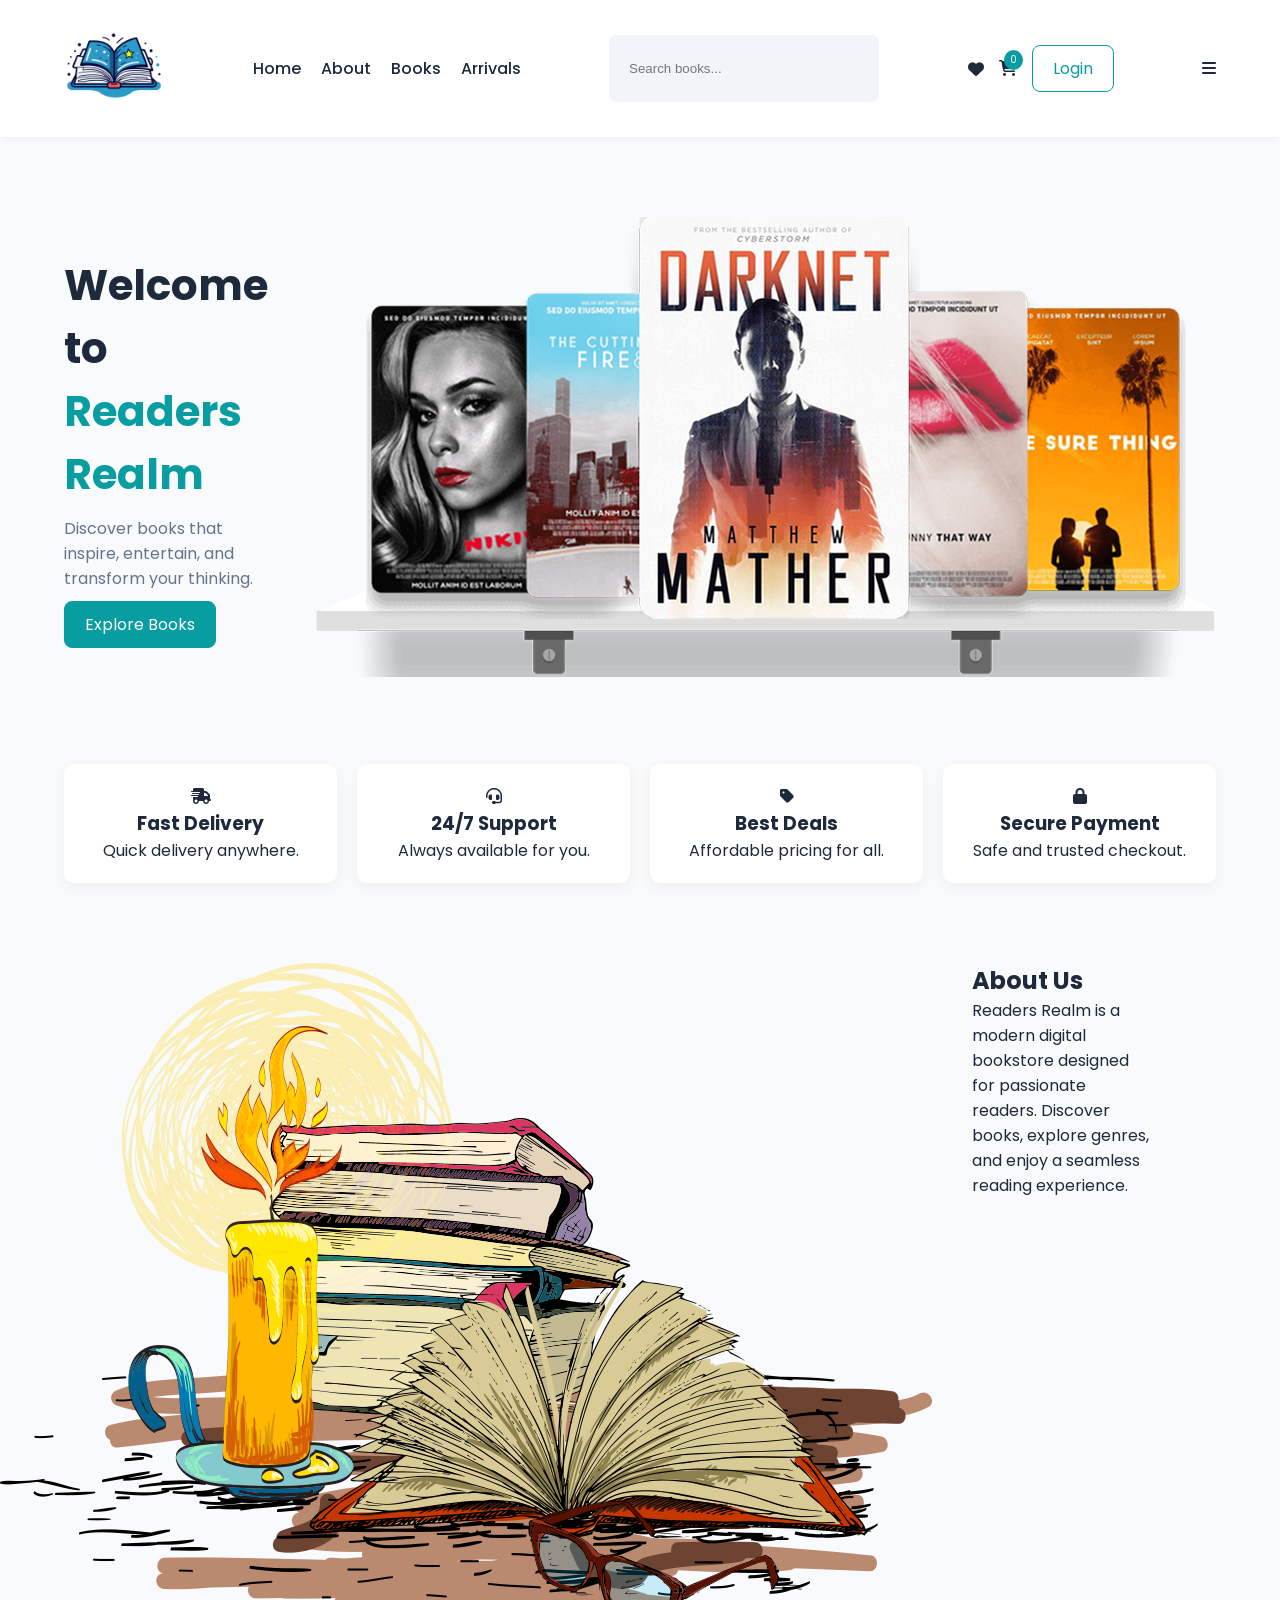
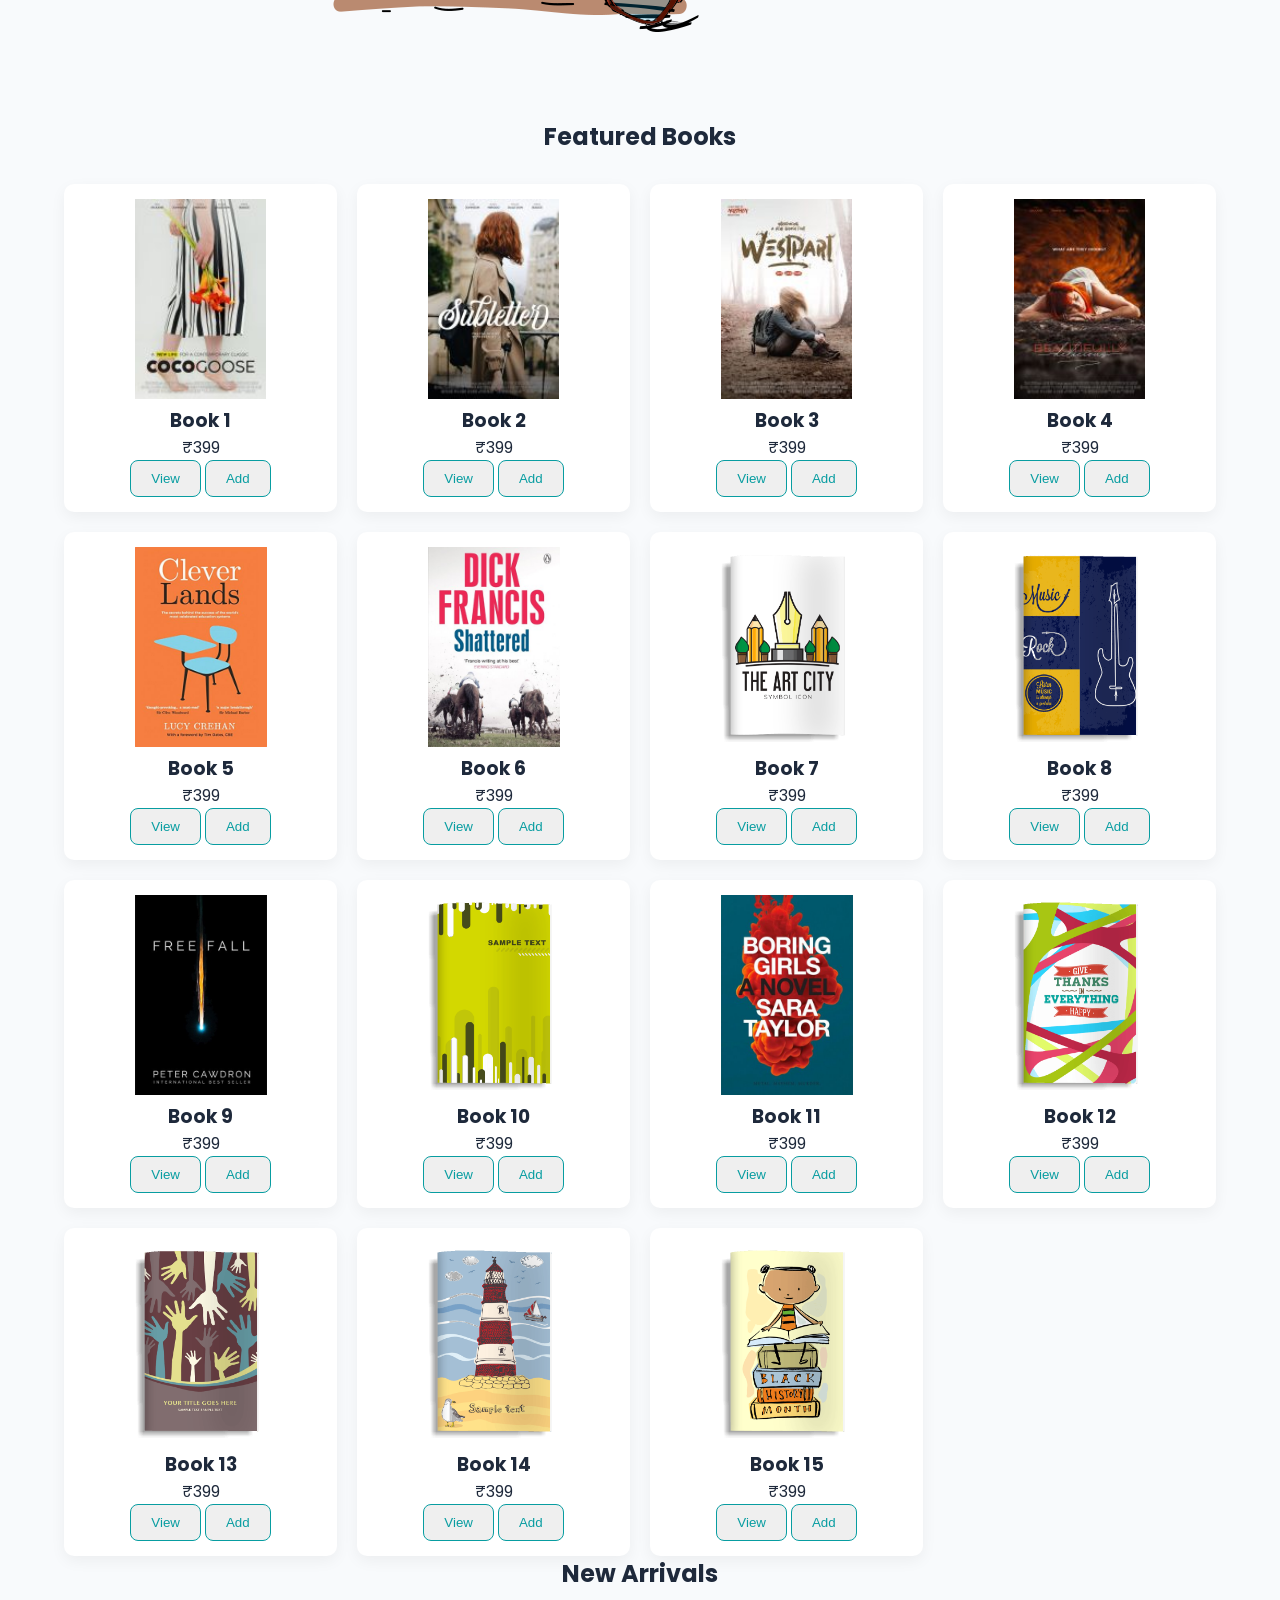
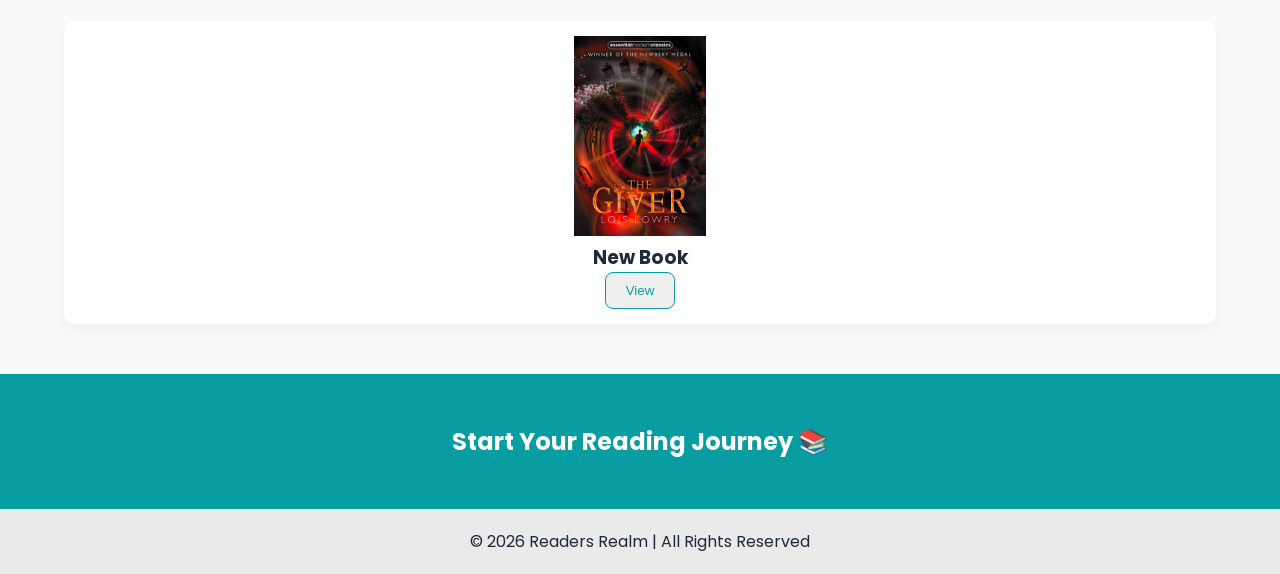
==== commit 743d2c45: "Upgraded frontend with authentication, service layer, and clean architecture" ====
--- a/index.html
+++ b/index.html
@@ -1,801 +1,202 @@
 <!DOCTYPE html>
 <html lang="en">
+
 <head>
+
     <meta charset="UTF-8">
-    <meta http-equiv="X-UA-Compatible" content="IE=edge">
     <meta name="viewport" content="width=device-width, initial-scale=1.0">
-    <title>Book Store Website</title>
-    <link rel="stylesheet" href="style.css">
-    <link rel="stylesheet" href="https://cdnjs.cloudflare.com/ajax/libs/font-awesome/6.1.1/css/all.min.css" integrity="sha512-KfkfwYDsLkIlwQp6LFnl8zNdLGxu9YAA1QvwINks4PhcElQSvqcyVLLD9aMhXd13uQjoXtEKNosOWaZqXgel0g==" crossorigin="anonymous" referrerpolicy="no-referrer" />
-   
+
+    <!-- SEO -->
+    <title>Readers Realm | Book Store</title>
+    <meta name="description" content="Explore books, discover stories, and shop your favorites at Readers Realm.">
+
+    <!-- CSS -->
+    <link rel="stylesheet" href="css/style.css">
+
+    <!-- Fonts -->
+    <link href="https://fonts.googleapis.com/css2?family=Poppins:wght@300;400;500;600;700&display=swap" rel="stylesheet">
+
+    <!-- Icons -->
+    <link rel="stylesheet" href="https://cdnjs.cloudflare.com/ajax/libs/font-awesome/6.1.1/css/all.min.css">
+
 </head>
+
 <body>
-    
-    <section>
-
-        <nav>
-
-            <div class="logo">
-                <img src="image/logo.png">
+
+<!-- ================= NAVBAR ================= -->
+
+<header>
+    <nav class="navbar container">
+
+        <!-- LOGO -->
+        <div class="logo">
+            <img src="images/logo.png" alt="Readers Realm Logo">
+        </div>
+
+        <!-- LINKS -->
+        <ul class="nav-links">
+            <li><a href="#home">Home</a></li>
+            <li><a href="#about">About</a></li>
+            <li><a href="#featured">Books</a></li>
+            <li><a href="#arrivals">Arrivals</a></li>
+        </ul>
+
+        <!-- SEARCH -->
+        <div class="search-box">
+            <input type="text" placeholder="Search books...">
+        </div>
+
+        <!-- ICONS -->
+        <div class="nav-icons">
+
+            <!-- ❤️ Wishlist (future feature) -->
+            <i class="fa-solid fa-heart" title="Wishlist"></i>
+
+            <!-- 🛒 CART -->
+            <div class="cart" onclick="goToCart()">
+                <i class="fa-solid fa-shopping-cart"></i>
+                <span class="cart-count">0</span>
             </div>
 
-            <ul>
-                <li><a href="#home">Home</a></li>
-                <li><a href="#about">About</a></li>
-                <li><a href="#featured">Featured</a></li>
-                <li><a href="#arrivals">Arrivals</a></li>
-                <li><a href="#reviews">Reviews</a></li>
-                <li><a href="#blog">Blog</a></li>
-                <li><a href="image/login.html">Login</a></li>
-           
-  
-            </ul>
-
-            <div class="social_icon">
-                <i class="fa-solid fa-magnifying-glass"></i>
-                <i class="fa-solid fa-heart"></i>
-                <i class="fa-solid fa-shopping-cart"></i>
-                <i class="fa-solid fa-credit-card"></i>
-                
-            </div>
-
-        </nav>
-        <h1 id="home">Home</h1>
-        <div class="main">
-
-            <div class="main_tag">
-                <h1>WELCOME TO<br><span>READERS REALM</span></h1>
-
-                <p>
-                    Welcome to Readers Realm, where every page tells a story and every shelf holds a world of possibilities. Dive into a curated collection of timeless classics, thrilling mysteries, heartwarming romances, and thought-provoking literature. Our shelves are stocked with the literary gems that spark imagination and captivate hearts. Embark on a literary journey with us, where every book is an invitation to explore, dream, and connect.
-                </p>
-                <a href="#" class="main_btn">Learn More</a>
-
-            </div>
-
-            <div class="main_img">
-                <img src="image/table.png">
-            </div>
-
-        </div>
-
-    </section>
-
-
-
-
-    <!--Services-->
-
-    <div class="services">
-
-        <div class="services_box">
-
-            <div class="services_card">
-                <i class="fa-solid fa-truck-fast"></i>
-                <h3>Fast Delivery</h3>
-                <p>
-                    Fast & free delivery to your home or office. We will deliver it, wherever you are! 
-                </p>
-            </div>
-
-            <div class="services_card">
-                <i class="fa-solid fa-headset"></i>
-                <h3>24 x 7 Services</h3>
-                <p>
-                    24/7 available 
-                </p>
-            </div>
-
-            <div class="services_card">
-                <i class="fa-solid fa-tag"></i>
-                <h3>Best Deal</h3>
-                <p>
-                    Explore the wide range of variety of titles across various categories at best and affordable price with good user experience.
-                </p>
-            </div>
-
-            <div class="services_card">
-                <i class="fa-solid fa-lock"></i>
-                <h3>Secure Payment</h3>
-                <p>
-                    Readers Realm Secure your Card with atmost care. 
-                </p>
-            </div>
-
-        </div>
-
-    </div>
-
-
-
-
-    <!--About-->
-
-    <div class="about">
-
-        <div class="about_image">
-            <img src="image/about.png">
-        </div>
-        <div class="about_tag">
-            <h1 id="about">About Us</h1>
-            <p>
-                Meet the literary dreamweaver behind the shelves, the curator of stories, and the captain of this bookish voyage. Hi, I'm Devbrat Kumar Saha, your literary guide in the enchanting realm of Readers Realm.With a heart full of passion for storytelling and a penchant for discovering hidden gems, I've woven a tapestry of tales within these virtual walls. Join me on this bibliophilic adventure where each book is a doorway to imagination, and every page turned is a step into a world of wonders. Let's embark on a journey through the written word together, turning mere sentences into unforgettable stories. Welcome to a realm where reading is not just a pastime but a magical odyssey – welcome to Readers Realm
-            </p>
-            <a href="#" class="about_btn">Learn More</a>
-        </div>
-
-    </div>
-
-
-
-
-
-    <!--Books-->
-     <h1 id="featured">Featured Books</h1>
-
-    <div class="featured_boks">
-
-        <h1>Featured Books</h1>
-
-        <div class="featured_book_box">
-
-            <div class="featured_book_card">
-
-                <div class="featurde_book_img">
-                    <img src="image/book_1.jpg">
-                </div>
-
-                <div class="featurde_book_tag">
-                    <h2>Featured Books</h2>
-                    <p class="writer">Devbrat Kumar Saha</p>
-                    <div class="categories">Thriller, Horror, Romance</div>
-                    <p class="book_price">₹399<sub><del>₹899</del></sub></p>
-                    <a href="#" class="f_btn">Add to Chart</a>
-                </div>               
-
-            </div>
-
-            <div class="featured_book_card">
-
-                <div class="featurde_book_img">
-                    <img src="image/book_2.jpg">
-                </div>
-
-                <div class="featurde_book_tag">
-                    <h2>Featured Books</h2>
-                    <p class="writer">Devbrat Kumar Saha</p>
-                    <div class="categories">Thriller, Horror, Romance</div>
-                    <p class="book_price">₹399<sub><del>₹899</del></sub></p>
-                    <a href="#" class="f_btn">Add to Chart</a>
-                </div>               
-
-            </div>
-
-            <div class="featured_book_card">
-
-                <div class="featurde_book_img">
-                    <img src="image/book_3.jpg">
-                </div>
-
-                <div class="featurde_book_tag">
-                    <h2>Featured Books</h2>
-                    <p class="writer">Devbrat Kumar Saha</p>
-                    <div class="categories">Thriller, Horror, Romance</div>
-                    <p class="book_price">₹399<sub><del>₹899</del></sub></p>
-                    <a href="#" class="f_btn">Add to Chart</a>
-                </div>               
-
-            </div>
-
-            <div class="featured_book_card">
-
-                <div class="featurde_book_img">
-                    <img src="image/book_4.jpg">
-                </div>
-
-                <div class="featurde_book_tag">
-                    <h2>Featured Books</h2>
-                    <p class="writer">Devbrat Kumar Saha</p>
-                    <div class="categories">Thriller, Horror, Romance</div>
-                    <p class="book_price">₹399<sub><del>₹899</del></sub></p>
-                    <a href="#" class="f_btn">Add to Chart</a>
-                </div>               
-
-            </div>
-
-            <div class="featured_book_card">
-
-                <div class="featurde_book_img">
-                    <img src="image/book_5.jpg">
-                </div>
-
-                <div class="featurde_book_tag">
-                    <h2>Featured Books</h2>
-                    <p class="writer">Devbrat Kumar Saha</p>
-                    <div class="categories">Thriller, Horror, Romance</div>
-                    <p class="book_price">₹399<sub><del>₹899</del></sub></p>
-                    <a href="#" class="f_btn">Add to Chart</a>
-                </div>               
-
-            </div>
-            
-            <div class="featured_book_card">
-
-                <div class="featurde_book_img">
-                    <img src="image/book_6.jpg">
-                </div>
-
-                <div class="featurde_book_tag">
-                    <h2>Featured Books</h2>
-                    <p class="writer">Devbrat Kumar Saha</p>
-                    <div class="categories">Thriller, Horror, Romance</div>
-                    <p class="book_price">₹399<sub><del>₹899</del></sub></p>
-                    <a href="#" class="f_btn">Add to Chart</a>
-                </div>               
-
-            </div>
-
-            <div class="featured_book_card">
-
-                <div class="featurde_book_img">
-                    <img src="image/book_7.png">
-                </div>
-
-                <div class="featurde_book_tag">
-                    <h2>Featured Books</h2>
-                    <p class="writer">Devbrat Kumar Saha</p>
-                    <div class="categories">Thriller, Horror, Romance</div>
-                    <p class="book_price">₹399<sub><del>₹899</del></sub></p>
-                    <a href="#" class="f_btn">Add to Chart</a>
-                </div>               
-
-            </div>
-
-            <div class="featured_book_card">
-
-                <div class="featurde_book_img">
-                    <img src="image/book_8.png">
-                </div>
-
-                <div class="featurde_book_tag">
-                    <h2>Featured Books</h2>
-                    <p class="writer">Devbrat Kumar Saha</p>
-                    <div class="categories">Thriller, Horror, Romance</div>
-                    <p class="book_price">₹399<sub><del>₹899</del></sub></p>
-                    <a href="#" class="f_btn">Add to Chart</a>
-                </div>               
-
-            </div>
-
-            <div class="featured_book_card">
-
-                <div class="featurde_book_img">
-                    <img src="image/book_9.jpg">
-                </div>
-
-                <div class="featurde_book_tag">
-                    <h2>Featured Books</h2>
-                    <p class="writer">Devbrat Kumar Saha</p>
-                    <div class="categories">Thriller, Horror, Romance</div>
-                    <p class="book_price">₹399<sub><del>₹899</del></sub></p>
-                    <a href="#" class="f_btn">Add to Chart</a>
-                </div>               
-
-            </div>
-
-            <div class="featured_book_card">
-
-                <div class="featurde_book_img">
-                    <img src="image/book_10.png">
-                </div>
-
-                <div class="featurde_book_tag">
-                    <h2>Featured Books</h2>
-                    <p class="writer">Devbrat Kumar Saha</p>
-                    <div class="categories">Thriller, Horror, Romance</div>
-                    <p class="book_price">₹399<sub><del>₹899</del></sub></p>
-                    <a href="#" class="f_btn">Add to Chart</a>
-                </div>               
-
-            </div>
-
-            <div class="featured_book_card">
-
-                <div class="featurde_book_img">
-                    <img src="image/book_11.jpg">
-                </div>
-
-                <div class="featurde_book_tag">
-                    <h2>Featured Books</h2>
-                    <p class="writer">Devbrat Kumar Saha</p>
-                    <div class="categories">Thriller, Horror, Romance</div>
-                    <p class="book_price">₹399<sub><del>₹899</del></sub></p>
-                    <a href="#" class="f_btn">Add to Chart</a>
-                </div>               
-
-            </div>
-
-            <div class="featured_book_card">
-
-                <div class="featurde_book_img">
-                    <img src="image/book_12.png">
-                </div>
-
-                <div class="featurde_book_tag">
-                    <h2>Featured Books</h2>
-                    <p class="writer">Devbrat Kumar Saha</p>
-                    <div class="categories">Thriller, Horror, Romance</div>
-                    <p class="book_price">₹399<sub><del>₹899</del></sub></p>
-                    <a href="#" class="f_btn">Add to Chart</a>
-                </div>               
-
-            </div>
-
-            <div class="featured_book_card">
-
-                <div class="featurde_book_img">
-                    <img src="image/book_13.png">
-                </div>
-
-                <div class="featurde_book_tag">
-                    <h2>Featured Books</h2>
-                    <p class="writer">Devbrat Kumar Saha</p>
-                    <div class="categories">Thriller, Horror, Romance</div>
-                    <p class="book_price">₹399<sub><del>₹899</del></sub></p>
-                    <a href="#" class="f_btn">Add to Chart</a>
-                </div>               
-
-            </div>
-
-            <div class="featured_book_card">
-
-                <div class="featurde_book_img">
-                    <img src="image/book_14.png">
-                </div>
-
-                <div class="featurde_book_tag">
-                    <h2>Featured Books</h2>
-                    <p class="writer">Devbrat Kumar Saha</p>
-                    <div class="categories">Thriller, Horror, Romance</div>
-                    <p class="book_price">₹399<sub><del>₹899</del></sub></p>
-                    <a href="#" class="f_btn">Add to Chart</a>
-                </div>               
-
-            </div>
-
-            <div class="featured_book_card">
-
-                <div class="featurde_book_img">
-                    <img src="image/book_15.png">
-                </div>
-
-                <div class="featurde_book_tag">
-                    <h2>Featured Books</h2>
-                    <p class="writer">Devbrat Kumar Saha</p>
-                    <div class="categories">Thriller, Horror, Romance</div>
-                    <p class="book_price">₹399<sub><del>₹899</del></sub></p>
-                    <a href="#" class="f_btn">Add to Chart</a>
-                </div>               
-
-            </div>
-
-            
-
-        </div>
-
-    </div>
-
-
-
-    
-    <!--Arrivals-->
-
-    <div class="arrivals">
-        <h1 id="arrivals">New Arrivals</h1>
-
-        <div class="arrivals_box">
-
-            <div class="arrivals_card">
-                <div class="arrivals_image">
-                    <img src="image/arrival_1.jpg">
-                </div>
-                <div class="arrivals_tag">
-                    <p>New Arrivals</p>
-                    <div class="arrivals_icon">
-                        <i class="fa-solid fa-star"></i>
-                        <i class="fa-solid fa-star"></i>
-                        <i class="fa-solid fa-star"></i>
-                        <i class="fa-solid fa-star"></i>
-                        <i class="fa-solid fa-star-half-stroke"></i>
-                    </div>
-                    <a href="#" class="arrivals_btn">Learn More</a>
-                </div>
-            </div>
-
-            <div class="arrivals_card">
-                <div class="arrivals_image">
-                    <img src="image/arrival_2.jpg">
-                </div>
-                <div class="arrivals_tag">
-                    <p>New Arrivals</p>
-                    <div class="arrivals_icon">
-                        <i class="fa-solid fa-star"></i>
-                        <i class="fa-solid fa-star"></i>
-                        <i class="fa-solid fa-star"></i>
-                        <i class="fa-solid fa-star"></i>
-                        <i class="fa-solid fa-star-half-stroke"></i>
-                    </div>
-                    <a href="#" class="arrivals_btn">Learn More</a>
-                </div>
-            </div>
-
-            <div class="arrivals_card">
-                <div class="arrivals_image">
-                    <img src="image/arrival_3.jpg">
-                </div>
-                <div class="arrivals_tag">
-                    <p>New Arrivals</p>
-                    <div class="arrivals_icon">
-                        <i class="fa-solid fa-star"></i>
-                        <i class="fa-solid fa-star"></i>
-                        <i class="fa-solid fa-star"></i>
-                        <i class="fa-solid fa-star"></i>
-                        <i class="fa-solid fa-star-half-stroke"></i>
-                    </div>
-                    <a href="#" class="arrivals_btn">Learn More</a>
-                </div>
-            </div>
-
-            <div class="arrivals_card">
-                <div class="arrivals_image">
-                    <img src="image/arrival_4.jpg">
-                </div>
-                <div class="arrivals_tag">
-                    <p>New Arrivals</p>
-                    <div class="arrivals_icon">
-                        <i class="fa-solid fa-star"></i>
-                        <i class="fa-solid fa-star"></i>
-                        <i class="fa-solid fa-star"></i>
-                        <i class="fa-solid fa-star"></i>
-                        <i class="fa-solid fa-star-half-stroke"></i>
-                    </div>
-                    <a href="#" class="arrivals_btn">Learn More</a>
-                </div>
-            </div>
-
-            <div class="arrivals_card">
-                <div class="arrivals_image">
-                    <img src="image/arrival_5.jpg">
-                </div>
-                <div class="arrivals_tag">
-                    <p>New Arrivals</p>
-                    <div class="arrivals_icon">
-                        <i class="fa-solid fa-star"></i>
-                        <i class="fa-solid fa-star"></i>
-                        <i class="fa-solid fa-star"></i>
-                        <i class="fa-solid fa-star"></i>
-                        <i class="fa-solid fa-star-half-stroke"></i>
-                    </div>
-                    <a href="#" class="arrivals_btn">Learn More</a>
-                </div>
-            </div>
-
-            <div class="arrivals_card">
-                <div class="arrivals_image">
-                    <img src="image/arrival_6.jpg">
-                </div>
-                <div class="arrivals_tag">
-                    <p>New Arrivals</p>
-                    <div class="arrivals_icon">
-                        <i class="fa-solid fa-star"></i>
-                        <i class="fa-solid fa-star"></i>
-                        <i class="fa-solid fa-star"></i>
-                        <i class="fa-solid fa-star"></i>
-                        <i class="fa-solid fa-star-half-stroke"></i>
-                    </div>
-                    <a href="#" class="arrivals_btn">Learn More</a>
-                </div>
-            </div>
-
-            <div class="arrivals_card">
-                <div class="arrivals_image">
-                    <img src="image/arrival_7.jpg">
-                </div>
-                <div class="arrivals_tag">
-                    <p>New Arrivals</p>
-                    <div class="arrivals_icon">
-                        <i class="fa-solid fa-star"></i>
-                        <i class="fa-solid fa-star"></i>
-                        <i class="fa-solid fa-star"></i>
-                        <i class="fa-solid fa-star"></i>
-                        <i class="fa-solid fa-star-half-stroke"></i>
-                    </div>
-                    <a href="#" class="arrivals_btn">Learn More</a>
-                </div>
-            </div>
-
-            <div class="arrivals_card">
-                <div class="arrivals_image">
-                    <img src="image/arrival_8.webp">
-                </div>
-                <div class="arrivals_tag">
-                    <p>New Arrivals</p>
-                    <div class="arrivals_icon">
-                        <i class="fa-solid fa-star"></i>
-                        <i class="fa-solid fa-star"></i>
-                        <i class="fa-solid fa-star"></i>
-                        <i class="fa-solid fa-star"></i>
-                        <i class="fa-solid fa-star-half-stroke"></i>
-                    </div>
-                    <a href="#" class="arrivals_btn">Learn More</a>
-                </div>
-            </div>
-
-            <div class="arrivals_card">
-                <div class="arrivals_image">
-                    <img src="image/arrival_9.jpg">
-                </div>
-                <div class="arrivals_tag">
-                    <p>New Arrivals</p>
-                    <div class="arrivals_icon">
-                        <i class="fa-solid fa-star"></i>
-                        <i class="fa-solid fa-star"></i>
-                        <i class="fa-solid fa-star"></i>
-                        <i class="fa-solid fa-star"></i>
-                        <i class="fa-solid fa-star-half-stroke"></i>
-                    </div>
-                    <a href="#" class="arrivals_btn">Learn More</a>
-                </div>
-            </div>
-
-            <div class="arrivals_card">
-                <div class="arrivals_image">
-                    <img src="image/arrival_10.jpg">
-                </div>
-                <div class="arrivals_tag">
-                    <p>New Arrivals</p>
-                    <div class="arrivals_icon">
-                        <i class="fa-solid fa-star"></i>
-                        <i class="fa-solid fa-star"></i>
-                        <i class="fa-solid fa-star"></i>
-                        <i class="fa-solid fa-star"></i>
-                        <i class="fa-solid fa-star-half-stroke"></i>
-                    </div>
-                    <a href="#" class="arrivals_btn">Learn More</a>
-                </div>
-            </div>
-
-        </div>
-
-    </div>
-
-
-
-
-
-    <!--reviews-->
-
-    <div class="reviews">
-        <h1 id="reviews">Reviews</h1>
-
-        <div class="review_box">
-
-            <div class="review_card">
-                <i class="fa-solid fa-quote-right"></i>
-                <div class="card_top">
-                    <img src="image/review_1.png">
-                </div>
-                <div class="card">
-                    <h2>Devbrat Kumar Saha</h2>
-                    <p>In my own quest to understand Chess Story, I gradually realized that I would have to learn the game it centers on. And that has led me into a second obsession, much more problematic: I have fallen passionately in love with online bullet chess.
-                    </p>
-                    <div class="review_icon">
-                        <i class="fa-solid fa-star"></i>
-                        <i class="fa-solid fa-star"></i>
-                        <i class="fa-solid fa-star"></i>
-                        <i class="fa-solid fa-star"></i>
-                        <i class="fa-solid fa-star-half-stroke"></i>
-                    </div>
-                </div>
-            </div>
-
-            <div class="review_card">
-                <i class="fa-solid fa-quote-right"></i>
-                <div class="card_top">
-                    <img src="image/review_2.png">
-                </div>
-                <div class="card">
-                    <h2>Riju Kumar Saha</h2>
-                    <p>I like this book because dog man is very smart and powerful. my favorite part dog man saving the world,my not favorite part is petey tried to escape from cat jail and tried to make people dumb. 
-                    </p>
-                    <div class="review_icon">
-                        <i class="fa-solid fa-star"></i>
-                        <i class="fa-solid fa-star"></i>
-                        <i class="fa-solid fa-star"></i>
-                        <i class="fa-solid fa-star"></i>
-                        <i class="fa-solid fa-star-half-stroke"></i>
-                    </div>
-                </div>
-            </div>
-
-            <div class="review_card">
-                <i class="fa-solid fa-quote-right"></i>
-                <div class="card_top">
-                    <img src="image/review_3.png">
-                </div>
-                <div class="card">
-                    <h2>Sanjiv Kumar Mandal</h2>
-                    <p>What i liked about this book is that melvin and naomi became happy with each other. what i dont like about this book is they keep fighting.
-                    </p>
-                    <div class="review_icon">
-                        <i class="fa-solid fa-star"></i>
-                        <i class="fa-solid fa-star"></i>
-                        <i class="fa-solid fa-star"></i>
-                        <i class="fa-solid fa-star"></i>
-                        <i class="fa-solid fa-star-half-stroke"></i>
-                    </div>
-                </div>
-            </div>
-
-            <div class="review_card">
-                <i class="fa-solid fa-quote-right"></i>
-                <div class="card_top">
-                    <img src="image/review_4.png">
-                </div>
-                <div class="card">
-                    <h2>Abdul Shekh</h2>
-                    <p>Geronimo Stliton is a realy good book .it has so many adventurs featurs .I love the book most because it has funny parts in the book.
-                    </p>
-                    <div class="review_icon">
-                        <i class="fa-solid fa-star"></i>
-                        <i class="fa-solid fa-star"></i>
-                        <i class="fa-solid fa-star"></i>
-                        <i class="fa-solid fa-star"></i>
-                        <i class="fa-solid fa-star-half-stroke"></i>
-                    </div>
-                </div>
-            </div>
-
-        </div>
-
-    </div>
-
-
-
-    <!--Banner-->
-
-    <div class="banner">
-        <a href="#" class="banner_btn">Learn More</a>
-    </div>
-
-
-
-
-
-    <!--Blog-->
-    
-    <div class="blog">
-        <h1 id="blog">Our Blog</h1>
-        <div class="blog_box">
-
-            <div class="blog_card">
-                <div class="blog_img">
-                    <img src="image/blog_1.jpg">
-                </div>
-                <div class="blog_tag">
-                    <h2>🏅 Our Pick - Classy Career Girl</h2>
-                    <p>
-                        Do you dread Mondays? Well, it’s common among those who don’t love their work. Anna Runyan, a former corporate consultant turned entrepreneur, will help you create an effective career plan so that you can do what you really love with her womens blog. Her woman blog is an informative platform where you can expect content on business ideas, side hustle, following your passion, and honest success stories.
-                    </p>
-                    <div class="blog_icon">
-                        <i class="fa-solid fa-calendar-days"></i>
-                        <i class="fa-solid fa-heart"></i>
-                    </div>
-                </div>
-            </div>
-
-            <div class="blog_card">
-                <div class="blog_img">
-                    <img src="image/blog_2.jpg">
-                </div>
-                <div class="blog_tag">
-                    <h2>Best Indian Fantasy Novels: Unveiling the Crème de la crème of 2023</h2>
-                    <p>
-                        In this article, we have curated a selection of four extraordinary Indian fantasy novels, all freshly published in 2023. These literary gems represent the pinnacle of Indian fantasy writing for this year, showcasing the evolution and expansion of the genre in India. These books are a testament to the boundless creativity of Indian authors, offering readers a portal to captivating new worlds.
-                    </p>
-                    <div class="blog_icon">
-                        <i class="fa-solid fa-calendar-days"></i>
-                        <i class="fa-solid fa-heart"></i>
-                    </div>
-                </div>
-            </div>
-
-            <div class="blog_card">
-                <div class="blog_img">
-                    <img src="image/blog_3.jpg">
-                </div>
-                <div class="blog_tag">
-                    <h2>Indian Bookstagrammers | Top 8 Accounts to Follow</h2>
-                    <p>
-                        In this compilation, we present a handpicked selection of the best Indian bookstagrammers— communities, and individuals who have wholeheartedly dedicated their Instagram accounts to the service and adoration of books. Join us on a journey through the vibrant world of literature lovers from India.
-                    </p>
-                    <div class="blog_icon">
-                        <i class="fa-solid fa-calendar-days"></i>
-                        <i class="fa-solid fa-heart"></i>
-                    </div>
-                </div>
-            </div>
-
-        </div>
-    </div>
-
-
-
-
-
-    <!--Footer-->
-
-    <footer>
-        <div class="footer_main">
-
-            <div class="tag">
-                <img src="image/logo.png">
-                <p>
-                    Explore worlds within pages. Immerse yourself in captivating tales that transport, educate, and inspire. Discover your next literary adventure with Readers Realm. Uncover stories that resonate. Embrace the magic of words and embark on a journey that lasts long after the final chapter. Start your next chapter today.
-                </p>
-
-            </div>
-
-            <div class="tag">
-                <h1>Quick Link</h1>
-               <a href="#home">Home</a>
-                <a href="#about">About</a>
-                <a href="#featured">Featured</a>
-                <a href="#arrivals">Arrivals</a>
-                <a href="#reviews">Reviews</a>
-                <a href="#blog">Blog</a>
-                
-            </div>
-
-            <div class="tag">
-                <h1>Contact Info</h1>
-                <a href="#"><i class="fa-solid fa-person"></i> Devbrat Kumar Saha</a>
-                <a href="#"><i class="fa-solid fa-university"></i> University Roll no.- 206041324123</a>
-                <a href="#"><i class="fa-solid fa-location"></i> Sahebganj College, Sahebganj</a>
-                <a href="#"><i class="fa-solid fa-phone"></i>+91 6204745835</a>
-                <a href="#"><i class="fa-solid fa-envelope"></i>devbratsaha3516@gmail.com</a>
-                
-            </div>
-
-            <div class="tag">
-                <h1>Follow Us</h1>
-                <div class="social_link">
-                    <i class="fa-brands fa-facebook-f"></i>
-                    <i class="fa-brands fa-instagram"></i>
-                    <i class="fa-brands fa-twitter"></i>
-                    <i class="fa-brands fa-linkedin-in"></i>
-                </div>
-                
-            </div>
-
-            <div class="tag">
-                <h1>Newsletter</h1>
-                <div class="search_bar">
-                    <input type="text" placeholder="You email id here">
-                    <button type="submit">Subscribe</button>
-                </div>                
-            </div>            
-            
-        </div>
-
-        <p class="end">Design By<span><i class="fa-solid fa-face-grin"></i> DEVBRAT KUMAR SAHA</span></p>
-
-    </footer>
-
-
-
-
-
-    
+            <div id="auth-area"></div>
+
+        </div>
+
+        <!-- MOBILE MENU -->
+        <div class="menu-toggle">
+            <i class="fa-solid fa-bars"></i>
+        </div>
+
+    </nav>
+</header>
+
+<!-- ================= HERO ================= -->
+
+<section id="home" class="hero container">
+
+    <div class="hero-text">
+        <h1>Welcome to <span>Readers Realm</span></h1>
+        <p>
+            Discover books that inspire, entertain, and transform your thinking.
+        </p>
+        <a href="#featured" class="btn primary">Explore Books</a>
+    </div>
+
+    <div class="hero-image">
+        <img src="images/table.png" alt="Books" loading="lazy">
+    </div>
+
+</section>
+
+<!-- ================= SERVICES ================= -->
+
+<section class="services container">
+
+    <div class="service-card">
+        <i class="fa-solid fa-truck-fast"></i>
+        <h3>Fast Delivery</h3>
+        <p>Quick delivery anywhere.</p>
+    </div>
+
+    <div class="service-card">
+        <i class="fa-solid fa-headset"></i>
+        <h3>24/7 Support</h3>
+        <p>Always available for you.</p>
+    </div>
+
+    <div class="service-card">
+        <i class="fa-solid fa-tag"></i>
+        <h3>Best Deals</h3>
+        <p>Affordable pricing for all.</p>
+    </div>
+
+    <div class="service-card">
+        <i class="fa-solid fa-lock"></i>
+        <h3>Secure Payment</h3>
+        <p>Safe and trusted checkout.</p>
+    </div>
+
+</section>
+
+<!-- ================= ABOUT ================= -->
+
+<section id="about" class="about container">
+
+    <div class="about-image">
+        <img src="images/about.png" alt="About Readers Realm" loading="lazy">
+    </div>
+
+    <div class="about-content">
+        <h2>About Us</h2>
+        <p>
+            Readers Realm is a modern digital bookstore designed for passionate readers.
+            Discover books, explore genres, and enjoy a seamless reading experience.
+        </p>
+    </div>
+
+</section>
+
+<!-- ================= FEATURED ================= -->
+
+<section id="featured" class="container">
+
+    <div class="section-header">
+        <h2>Featured Books</h2>
+    </div>
+
+    <!-- 🔥 Dynamic Rendering -->
+    <div class="book-grid" id="book-list"></div>
+
+</section>
+
+<!-- ================= ARRIVALS ================= -->
+
+<section id="arrivals" class="container">
+
+    <div class="section-header">
+        <h2>New Arrivals</h2>
+    </div>
+
+    <div class="book-grid">
+
+        <div class="book-card">
+            <img src="images/arrival_1.jpg" alt="New Arrival" loading="lazy">
+            <h3>New Book</h3>
+            <button class="btn">View</button>
+        </div>
+
+    </div>
+
+</section>
+
+<!-- ================= CTA ================= -->
+
+<section class="cta">
+    <h2>Start Your Reading Journey 📚</h2>
+</section>
+
+<!-- ================= FOOTER ================= -->
+
+<footer>
+    <p>© 2026 Readers Realm | All Rights Reserved</p>
+</footer>
+
+<!-- ================= JS (CORRECT ORDER) ================= -->
+
+<!-- DATA -->
+<script src="js/data.js"></script>
+
+<!-- SERVICES -->
+<script src="js/services/bookService.js"></script>
+<script src="js/services/cartService.js"></script>
+<script src="js/services/orderService.js"></script>
+<script src="js/services/authService.js"></script>
+
+<!-- GLOBAL -->
+<script src="js/main.js"></script>
+
+<!-- PAGE LOGIC -->
+<script src="js/pages/home.js"></script>
+
 </body>
 </html>
--- a/css/style.css
+++ b/css/style.css
@@ -0,0 +1,299 @@
+/* ================= RESET ================= */
+* {
+    margin: 0;
+    padding: 0;
+    box-sizing: border-box;
+}
+
+body {
+    font-family: 'Poppins', sans-serif;
+    background: #f8fafc;
+    color: #1e293b;
+}
+
+/* ================= CONTAINER ================= */
+.container {
+    width: 90%;
+    max-width: 1200px;
+    margin: auto;
+}
+
+/* ================= NAVBAR ================= */
+header {
+    position: sticky;
+    top: 0;
+    background: white;
+    z-index: 1000;
+    box-shadow: 0 2px 10px rgba(0,0,0,0.05);
+}
+
+.navbar {
+    display: flex;
+    justify-content: space-between;
+    align-items: center;
+    padding: 15px 0;
+}
+
+.logo img {
+    width: 100px;
+}
+
+.nav-links {
+    display: flex;
+    gap: 20px;
+    list-style: none;
+}
+
+.nav-links a {
+    text-decoration: none;
+    color: #1e293b;
+    font-weight: 500;
+    transition: 0.3s;
+}
+
+.nav-links a:hover {
+    color: #089da1;
+}
+
+/* ================= SEARCH ================= */
+.search-box {
+    display: flex;
+    background: #f1f5f9;
+    padding: 6px 10px;
+    border-radius: 8px;
+}
+
+.search-box input {
+    border: none;
+    outline: none;
+    background: transparent;
+}
+
+/* ================= ICONS ================= */
+.nav-icons {
+    display: flex;
+    align-items: center;
+    gap: 15px;
+}
+
+.nav-icons i {
+    cursor: pointer;
+    transition: 0.3s;
+}
+
+.nav-icons i:hover {
+    color: #089da1;
+}
+
+.cart {
+    position: relative;
+    cursor: pointer;
+}
+
+.cart-count {
+    position: absolute;
+    top: -6px;
+    right: -6px;
+    background: #089da1;
+    color: white;
+    font-size: 10px;
+    padding: 2px 6px;
+    border-radius: 50%;
+}
+
+/* ================= HERO ================= */
+.hero {
+    display: flex;
+    align-items: center;
+    gap: 40px;
+    padding: 80px 0;
+}
+
+.hero h1 {
+    font-size: 42px;
+}
+
+.hero span {
+    color: #089da1;
+}
+
+.hero p {
+    margin: 10px 0;
+    color: #64748b;
+}
+
+/* ================= BUTTON ================= */
+.btn {
+    padding: 10px 20px;
+    border-radius: 8px;
+    border: 1px solid #089da1;
+    text-decoration: none;
+    color: #089da1;
+    display: inline-block;
+    cursor: pointer;
+    transition: 0.3s;
+}
+
+.btn.primary {
+    background: #089da1;
+    color: white;
+}
+
+.btn:hover {
+    transform: translateY(-2px);
+    box-shadow: 0 5px 15px rgba(0,0,0,0.1);
+}
+
+/* ================= SERVICES ================= */
+.services {
+    display: grid;
+    grid-template-columns: repeat(4, 1fr);
+    gap: 20px;
+}
+
+.service-card {
+    background: white;
+    padding: 20px;
+    text-align: center;
+    border-radius: 10px;
+    box-shadow: 0 5px 15px rgba(0,0,0,0.05);
+    transition: 0.3s;
+}
+
+.service-card:hover {
+    transform: translateY(-5px);
+}
+
+/* ================= ABOUT ================= */
+.about {
+    display: flex;
+    gap: 40px;
+    margin: 80px 0;
+}
+
+/* ================= SECTION HEADER ================= */
+.section-header {
+    text-align: center;
+    margin-bottom: 30px;
+}
+
+/* ================= BOOK GRID ================= */
+.book-grid {
+    display: grid;
+    grid-template-columns: repeat(auto-fit, minmax(220px, 1fr));
+    gap: 20px;
+}
+
+.book-card {
+    background: white;
+    padding: 15px;
+    border-radius: 10px;
+    text-align: center;
+    box-shadow: 0 5px 15px rgba(0,0,0,0.05);
+    transition: 0.3s;
+}
+
+.book-card:hover {
+    transform: translateY(-8px);
+    box-shadow: 0 10px 25px rgba(0,0,0,0.1);
+}
+
+.book-card img {
+    height: 200px;
+    object-fit: cover;
+}
+
+/* ================= CART PAGE ================= */
+.cart-container {
+    padding: 40px 0;
+}
+
+.cart-item {
+    display: flex;
+    justify-content: space-between;
+    align-items: center;
+    background: white;
+    padding: 15px;
+    margin-bottom: 15px;
+    border-radius: 10px;
+    box-shadow: 0 5px 15px rgba(0,0,0,0.05);
+}
+
+.cart-actions button {
+    margin: 0 5px;
+}
+
+/* ================= SUMMARY ================= */
+.summary-box {
+    background: white;
+    padding: 15px;
+    margin-bottom: 10px;
+    border-radius: 8px;
+}
+
+/* ================= PAYMENT ================= */
+.payment-box {
+    background: white;
+    padding: 20px;
+    border-radius: 10px;
+    text-align: center;
+}
+
+.payment-box button {
+    margin: 10px;
+}
+
+/* ================= INPUT ================= */
+input {
+    padding: 10px;
+    width: 250px;
+    border-radius: 6px;
+    border: 1px solid #ccc;
+    margin: 10px 0;
+}
+
+/* ================= CTA ================= */
+.cta {
+    background: #089da1;
+    color: white;
+    text-align: center;
+    padding: 50px;
+    margin-top: 50px;
+}
+
+/* ================= FOOTER ================= */
+footer {
+    background: #eaeaea;
+    text-align: center;
+    padding: 20px;
+}
+
+/* ================= SMOOTH ================= */
+html {
+    scroll-behavior: smooth;
+}
+
+/* ================= MOBILE ================= */
+@media (max-width: 768px) {
+
+    .hero {
+        flex-direction: column;
+        text-align: center;
+    }
+
+    .about {
+        flex-direction: column;
+    }
+
+    .services {
+        grid-template-columns: 1fr;
+    }
+
+    .nav-links {
+        display: none;
+    }
+
+    .search-box {
+        display: none;
+    }
+}
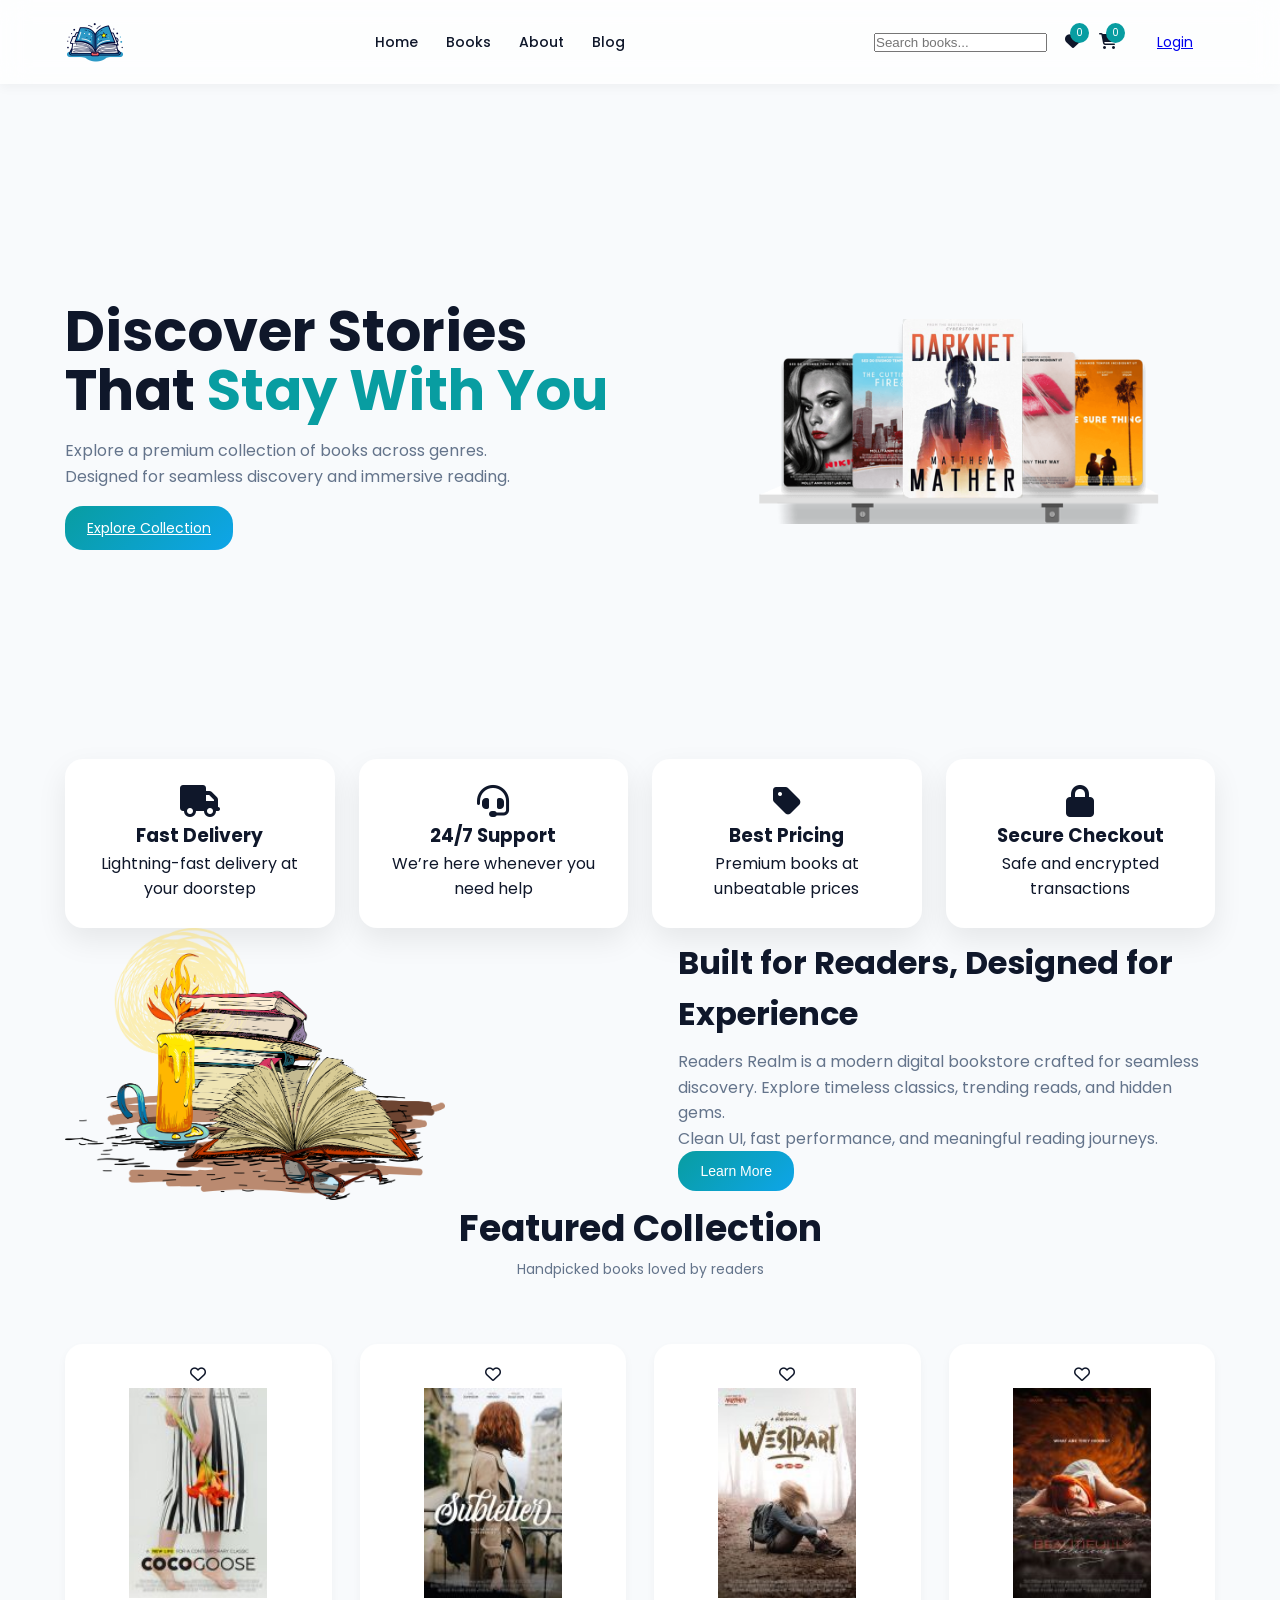
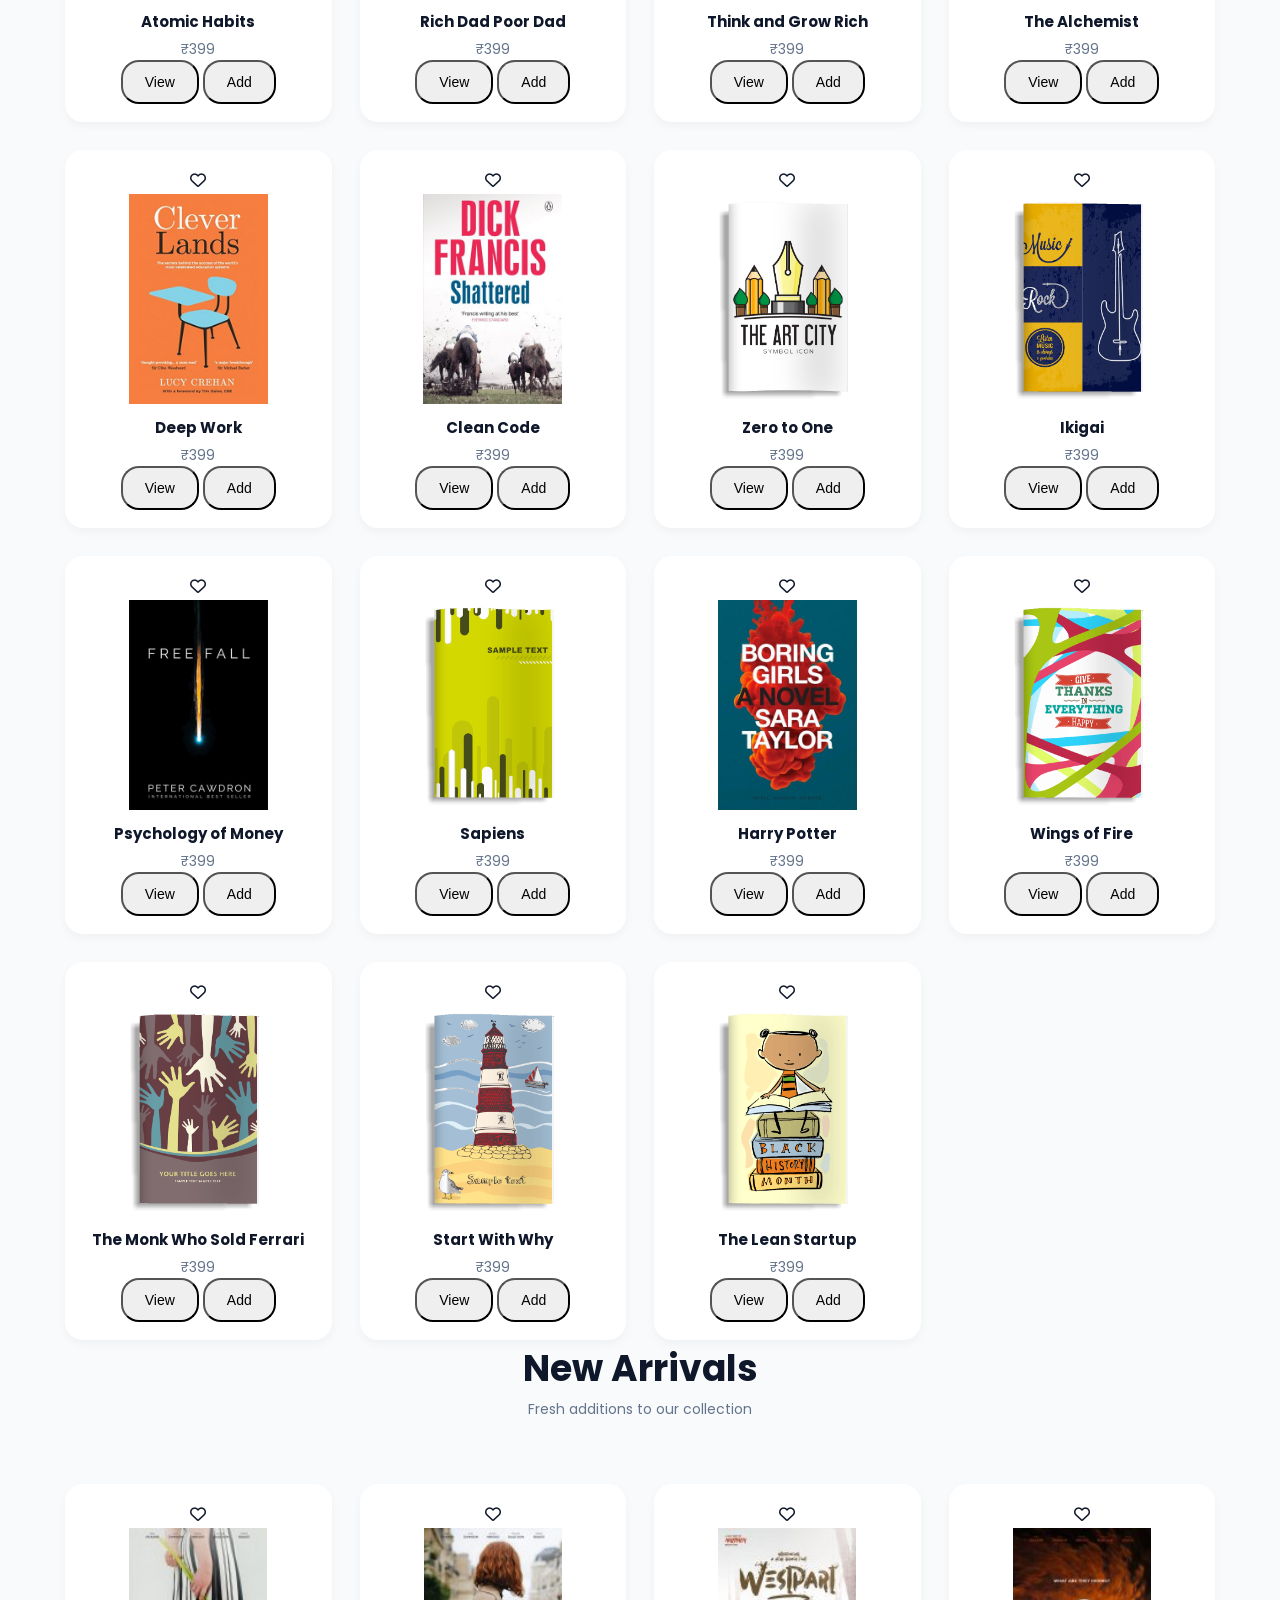
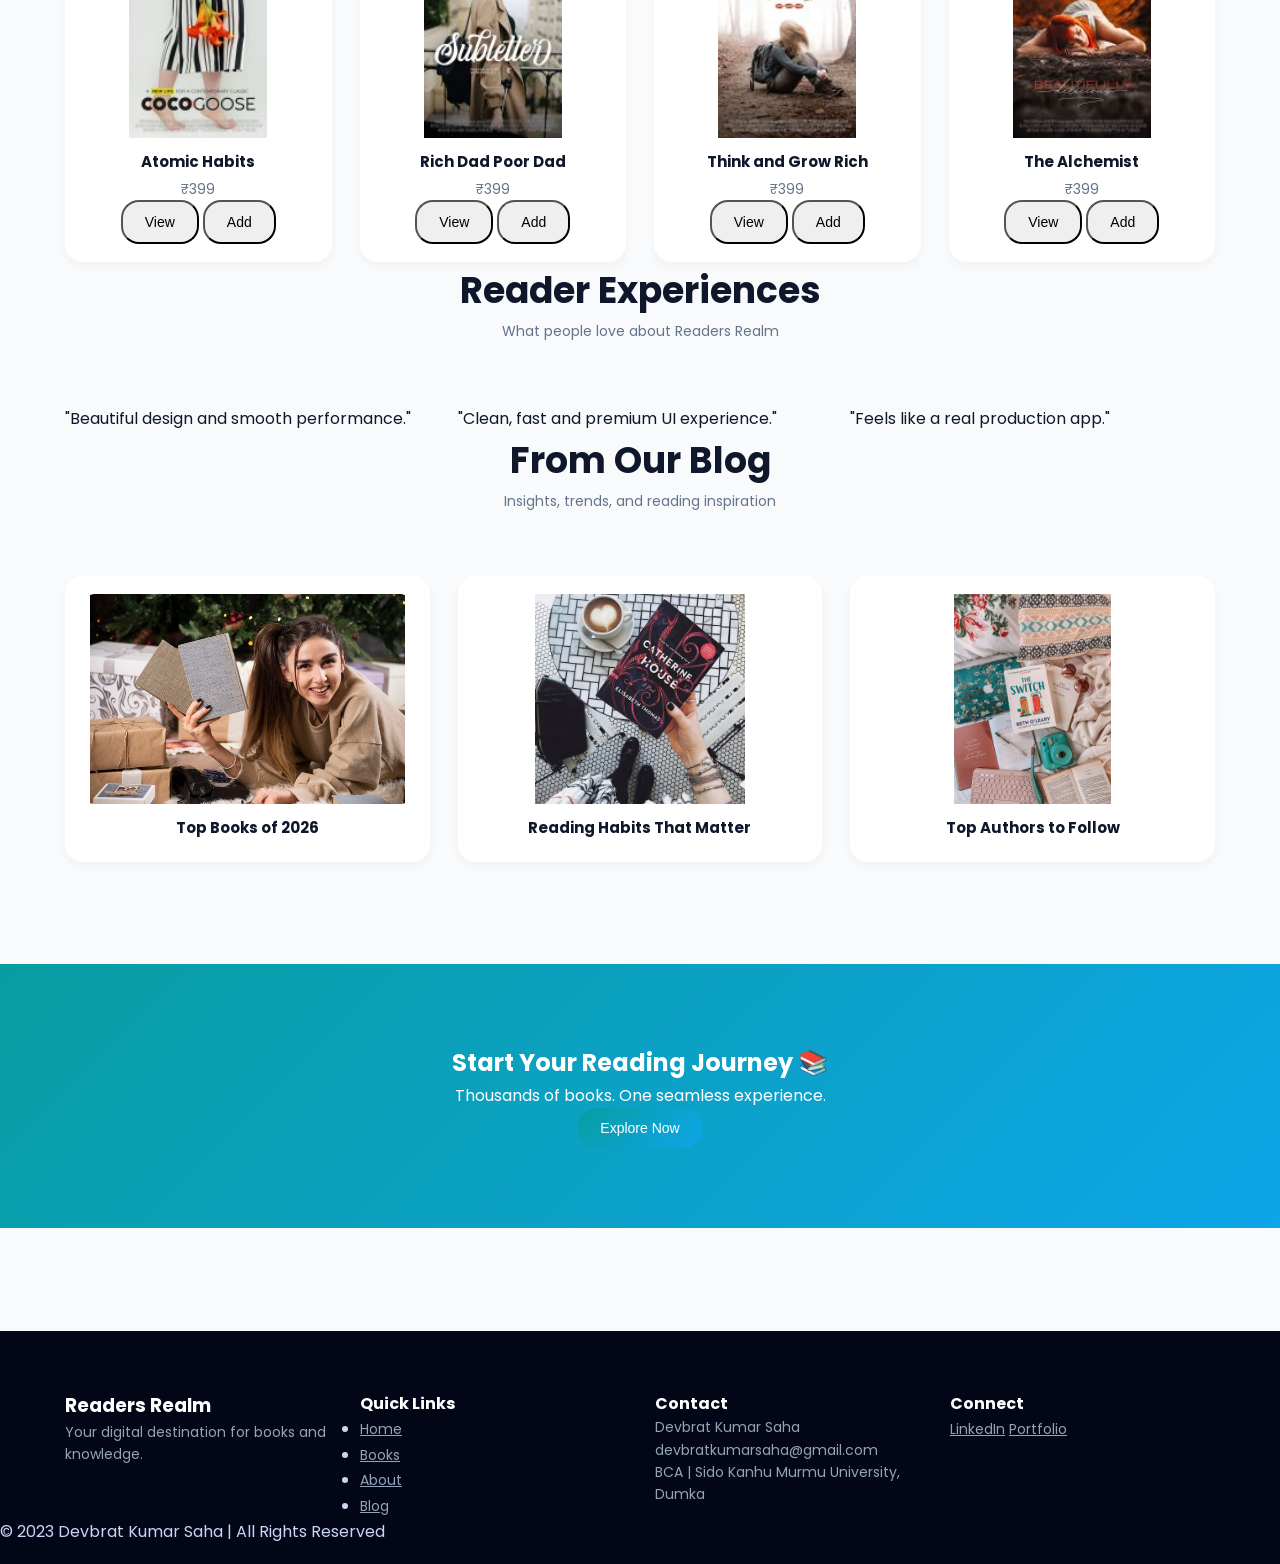
==== commit 4c0aec5e: "update" ====
--- a/index.html
+++ b/index.html
@@ -3,21 +3,16 @@
 
 <head>
 
-    <meta charset="UTF-8">
-    <meta name="viewport" content="width=device-width, initial-scale=1.0">
-
-    <!-- SEO -->
-    <title>Readers Realm | Book Store</title>
-    <meta name="description" content="Explore books, discover stories, and shop your favorites at Readers Realm.">
-
-    <!-- CSS -->
-    <link rel="stylesheet" href="css/style.css">
-
-    <!-- Fonts -->
-    <link href="https://fonts.googleapis.com/css2?family=Poppins:wght@300;400;500;600;700&display=swap" rel="stylesheet">
-
-    <!-- Icons -->
-    <link rel="stylesheet" href="https://cdnjs.cloudflare.com/ajax/libs/font-awesome/6.1.1/css/all.min.css">
+<meta charset="UTF-8">
+<meta name="viewport" content="width=device-width, initial-scale=1.0">
+
+<title>Readers Realm | Premium Bookstore</title>
+
+<link rel="stylesheet" href="css/style.css">
+
+<link href="https://fonts.googleapis.com/css2?family=Poppins:wght@300;400;500;600;700&display=swap" rel="stylesheet">
+
+<link rel="stylesheet" href="https://cdnjs.cloudflare.com/ajax/libs/font-awesome/6.1.1/css/all.min.css">
 
 </head>
 
@@ -26,177 +21,299 @@
 <!-- ================= NAVBAR ================= -->
 
 <header>
-    <nav class="navbar container">
-
-        <!-- LOGO -->
-        <div class="logo">
-            <img src="images/logo.png" alt="Readers Realm Logo">
-        </div>
-
-        <!-- LINKS -->
-        <ul class="nav-links">
-            <li><a href="#home">Home</a></li>
-            <li><a href="#about">About</a></li>
-            <li><a href="#featured">Books</a></li>
-            <li><a href="#arrivals">Arrivals</a></li>
-        </ul>
-
-        <!-- SEARCH -->
-        <div class="search-box">
-            <input type="text" placeholder="Search books...">
-        </div>
-
-        <!-- ICONS -->
-        <div class="nav-icons">
-
-            <!-- ❤️ Wishlist (future feature) -->
-            <i class="fa-solid fa-heart" title="Wishlist"></i>
-
-            <!-- 🛒 CART -->
-            <div class="cart" onclick="goToCart()">
-                <i class="fa-solid fa-shopping-cart"></i>
-                <span class="cart-count">0</span>
-            </div>
-
-            <div id="auth-area"></div>
-
-        </div>
-
-        <!-- MOBILE MENU -->
-        <div class="menu-toggle">
-            <i class="fa-solid fa-bars"></i>
-        </div>
-
-    </nav>
+<nav class="navbar container">
+
+<div class="logo">
+<img src="images/logo.png" alt="Readers Realm">
+</div>
+
+<ul class="nav-links">
+<li><a href="#home">Home</a></li>
+<li><a href="#featured">Books</a></li>
+<li><a href="#about">About</a></li>
+<li><a href="#blog">Blog</a></li>
+</ul>
+
+<div class="nav-icons">
+
+<div class="search-box">
+<input type="text" id="searchInput" placeholder="Search books...">
+</div>
+
+<!-- FIXED CLICKABLE -->
+<div class="wishlist" id="wishlistBtn">
+<i class="fa-solid fa-heart"></i>
+<span class="wishlist-count">0</span>
+</div>
+
+<div class="cart" id="cartBtn">
+<i class="fa-solid fa-shopping-cart"></i>
+<span class="cart-count">0</span>
+</div>
+
+<div id="auth-area"></div>
+
+</div>
+
+</nav>
 </header>
 
+
 <!-- ================= HERO ================= -->
 
 <section id="home" class="hero container">
 
-    <div class="hero-text">
-        <h1>Welcome to <span>Readers Realm</span></h1>
-        <p>
-            Discover books that inspire, entertain, and transform your thinking.
-        </p>
-        <a href="#featured" class="btn primary">Explore Books</a>
-    </div>
-
-    <div class="hero-image">
-        <img src="images/table.png" alt="Books" loading="lazy">
-    </div>
-
-</section>
+<div class="hero-text">
+
+<h1>
+Discover Stories That <span>Stay With You</span>
+</h1>
+
+<p>
+Explore a premium collection of books across genres.
+Designed for seamless discovery and immersive reading.
+</p>
+
+<a href="#featured" class="btn primary">Explore Collection</a>
+
+</div>
+
+<div class="hero-image">
+<img src="images/table.png" alt="Books Collection">
+</div>
+
+</section>
+
 
 <!-- ================= SERVICES ================= -->
 
 <section class="services container">
 
-    <div class="service-card">
-        <i class="fa-solid fa-truck-fast"></i>
-        <h3>Fast Delivery</h3>
-        <p>Quick delivery anywhere.</p>
-    </div>
-
-    <div class="service-card">
-        <i class="fa-solid fa-headset"></i>
-        <h3>24/7 Support</h3>
-        <p>Always available for you.</p>
-    </div>
-
-    <div class="service-card">
-        <i class="fa-solid fa-tag"></i>
-        <h3>Best Deals</h3>
-        <p>Affordable pricing for all.</p>
-    </div>
-
-    <div class="service-card">
-        <i class="fa-solid fa-lock"></i>
-        <h3>Secure Payment</h3>
-        <p>Safe and trusted checkout.</p>
-    </div>
-
-</section>
+<div class="service-card">
+<i class="fa-solid fa-truck fa-2x"></i>
+<h3>Fast Delivery</h3>
+<p>Lightning-fast delivery at your doorstep</p>
+</div>
+
+<div class="service-card">
+<i class="fa-solid fa-headset fa-2x"></i>
+<h3>24/7 Support</h3>
+<p>We’re here whenever you need help</p>
+</div>
+
+<div class="service-card">
+<i class="fa-solid fa-tag fa-2x"></i>
+<h3>Best Pricing</h3>
+<p>Premium books at unbeatable prices</p>
+</div>
+
+<div class="service-card">
+<i class="fa-solid fa-lock fa-2x"></i>
+<h3>Secure Checkout</h3>
+<p>Safe and encrypted transactions</p>
+</div>
+
+</section>
+
 
 <!-- ================= ABOUT ================= -->
 
 <section id="about" class="about container">
 
-    <div class="about-image">
-        <img src="images/about.png" alt="About Readers Realm" loading="lazy">
-    </div>
-
-    <div class="about-content">
-        <h2>About Us</h2>
-        <p>
-            Readers Realm is a modern digital bookstore designed for passionate readers.
-            Discover books, explore genres, and enjoy a seamless reading experience.
-        </p>
-    </div>
-
-</section>
+<div class="about-image">
+<img src="images/about.png" alt="About Readers Realm">
+</div>
+
+<div class="about-text">
+
+<h2>Built for Readers, Designed for Experience</h2>
+
+<p>
+Readers Realm is a modern digital bookstore crafted for seamless discovery.
+Explore timeless classics, trending reads, and hidden gems.
+</p>
+
+<p>
+Clean UI, fast performance, and meaningful reading journeys.
+</p>
+
+<button class="btn primary">Learn More</button>
+
+</div>
+
+</section>
+
 
 <!-- ================= FEATURED ================= -->
 
 <section id="featured" class="container">
 
-    <div class="section-header">
-        <h2>Featured Books</h2>
-    </div>
-
-    <!-- 🔥 Dynamic Rendering -->
-    <div class="book-grid" id="book-list"></div>
-
-</section>
-
-<!-- ================= ARRIVALS ================= -->
-
-<section id="arrivals" class="container">
-
-    <div class="section-header">
-        <h2>New Arrivals</h2>
-    </div>
-
-    <div class="book-grid">
-
-        <div class="book-card">
-            <img src="images/arrival_1.jpg" alt="New Arrival" loading="lazy">
-            <h3>New Book</h3>
-            <button class="btn">View</button>
-        </div>
-
-    </div>
-
-</section>
+<div class="section-header">
+<h2>Featured Collection</h2>
+<p>Handpicked books loved by readers</p>
+</div>
+
+<div class="book-grid" id="book-list"></div>
+
+</section>
+
+
+<!-- ================= NEW ARRIVALS ================= -->
+
+<section class="container new-arrivals">
+
+<div class="section-header">
+<h2>New Arrivals</h2>
+<p>Fresh additions to our collection</p>
+</div>
+
+<div class="book-grid" id="top-selling"></div>
+
+</section>
+
+
+<!-- ================= REVIEWS ================= -->
+
+<section class="container">
+
+<div class="section-header">
+<h2>Reader Experiences</h2>
+<p>What people love about Readers Realm</p>
+</div>
+
+<div class="book-grid">
+
+<div class="testimonial">
+<p>"Beautiful design and smooth performance."</p>
+</div>
+
+<div class="testimonial">
+<p>"Clean, fast and premium UI experience."</p>
+</div>
+
+<div class="testimonial">
+<p>"Feels like a real production app."</p>
+</div>
+
+</div>
+
+</section>
+
+
+<!-- ================= BLOG ================= -->
+
+<section id="blog" class="container">
+
+<div class="section-header">
+<h2>From Our Blog</h2>
+<p>Insights, trends, and reading inspiration</p>
+</div>
+
+<div class="book-grid">
+
+<div class="book-card">
+<img src="images/blog1.jpg">
+<h3>Top Books of 2026</h3>
+</div>
+
+<div class="book-card">
+<img src="images/blog2.jpg">
+<h3>Reading Habits That Matter</h3>
+</div>
+
+<div class="book-card">
+<img src="images/blog3.jpg">
+<h3>Top Authors to Follow</h3>
+</div>
+
+</div>
+
+</section>
+
 
 <!-- ================= CTA ================= -->
 
 <section class="cta">
-    <h2>Start Your Reading Journey 📚</h2>
-</section>
+
+<h2>Start Your Reading Journey 📚</h2>
+<p>Thousands of books. One seamless experience.</p>
+
+<button class="btn primary">Explore Now</button>
+
+</section>
+
 
 <!-- ================= FOOTER ================= -->
 
-<footer>
-    <p>© 2026 Readers Realm | All Rights Reserved</p>
+<footer class="footer">
+
+<div class="container footer-grid">
+
+<div class="footer-col">
+<h3>Readers Realm</h3>
+<p>Your digital destination for books and knowledge.</p>
+</div>
+
+<div class="footer-col">
+<h4>Quick Links</h4>
+<ul>
+<li><a href="#home">Home</a></li>
+<li><a href="#featured">Books</a></li>
+<li><a href="#about">About</a></li>
+<li><a href="#blog">Blog</a></li>
+</ul>
+</div>
+
+<div class="footer-col">
+<h4>Contact</h4>
+<p>Devbrat Kumar Saha</p>
+<p>devbratkumarsaha@gmail.com</p>
+<p>BCA | Sido Kanhu Murmu University, Dumka</p>
+</div>
+
+<div class="footer-col">
+<h4>Connect</h4>
+<div class="socials">
+<a href="https://www.linkedin.com/in/devbrat-kumar-saha-b09a2119a" target="_blank">LinkedIn</a>
+<a href="https://devbrat3.github.io/Portfolio/" target="_blank">Portfolio</a>
+</div>
+</div>
+
+</div>
+
+<div class="footer-bottom">
+<p>© 2023 Devbrat Kumar Saha | All Rights Reserved</p>
+</div>
+
 </footer>
 
-<!-- ================= JS (CORRECT ORDER) ================= -->
-
-<!-- DATA -->
+
+<!-- ================= SCRIPTS ================= -->
+
 <script src="js/data.js"></script>
-
-<!-- SERVICES -->
 <script src="js/services/bookService.js"></script>
 <script src="js/services/cartService.js"></script>
+<script src="js/services/wishlistService.js"></script>
 <script src="js/services/orderService.js"></script>
 <script src="js/services/authService.js"></script>
 
-<!-- GLOBAL -->
 <script src="js/main.js"></script>
-
-<!-- PAGE LOGIC -->
 <script src="js/pages/home.js"></script>
+
+<!-- 🔥 FIX CLICK EVENTS -->
+<script>
+document.addEventListener("DOMContentLoaded", () => {
+
+    document.getElementById("cartBtn")?.addEventListener("click", () => {
+        window.App?.goToCart();
+    });
+
+    document.getElementById("wishlistBtn")?.addEventListener("click", () => {
+        window.App?.goToWishlist();
+    });
+
+});
+</script>
 
 </body>
 </html>
--- a/css/style.css
+++ b/css/style.css
@@ -1,299 +1,434 @@
+/* ================= DESIGN SYSTEM ================= */
+
+:root {
+    --primary: #089da1;
+    --secondary: #0ea5e9;
+
+    --bg: #f8fafc;
+    --card: #ffffff;
+
+    --text: #0f172a;
+    --muted: #64748b;
+
+    --radius: 18px;
+
+    --shadow-sm: 0 4px 10px rgba(0,0,0,0.04);
+    --shadow-md: 0 12px 30px rgba(0,0,0,0.08);
+    --shadow-lg: 0 30px 60px rgba(0,0,0,0.12);
+
+    --transition: all 0.35s cubic-bezier(.4,0,.2,1);
+}
+
+
 /* ================= RESET ================= */
-* {
+
+*,
+*::before,
+*::after {
     margin: 0;
     padding: 0;
     box-sizing: border-box;
 }
 
+html {
+    scroll-behavior: smooth;
+}
+
 body {
     font-family: 'Poppins', sans-serif;
-    background: #f8fafc;
-    color: #1e293b;
-}
-
-/* ================= CONTAINER ================= */
+    background: var(--bg);
+    color: var(--text);
+    line-height: 1.6;
+}
+
+
+/* ================= GLOBAL ================= */
+
+img {
+    width: 100%;
+    height: auto;
+    display: block;
+    border-radius: 12px;
+}
+
+section {
+    margin: clamp(70px, 8vw, 120px) 0;
+}
+
 .container {
-    width: 90%;
-    max-width: 1200px;
+    width: 92%;
+    max-width: 1150px;
     margin: auto;
 }
 
+
 /* ================= NAVBAR ================= */
+
 header {
     position: sticky;
     top: 0;
-    background: white;
+    background: rgba(255,255,255,0.75);
+    backdrop-filter: blur(14px);
     z-index: 1000;
-    box-shadow: 0 2px 10px rgba(0,0,0,0.05);
+    box-shadow: var(--shadow-sm);
 }
 
 .navbar {
     display: flex;
     justify-content: space-between;
     align-items: center;
-    padding: 15px 0;
+    padding: 12px 0;
 }
 
 .logo img {
-    width: 100px;
-}
+    width: 60px;
+    object-fit: contain;
+}
+
+
+/* ================= NAV LINKS ================= */
 
 .nav-links {
     display: flex;
-    gap: 20px;
+    gap: 28px;
     list-style: none;
 }
 
 .nav-links a {
     text-decoration: none;
-    color: #1e293b;
+    font-size: 14px;
+    color: var(--text);
+    position: relative;
     font-weight: 500;
-    transition: 0.3s;
-}
-
-.nav-links a:hover {
-    color: #089da1;
-}
-
-/* ================= SEARCH ================= */
-.search-box {
-    display: flex;
-    background: #f1f5f9;
-    padding: 6px 10px;
-    border-radius: 8px;
-}
-
-.search-box input {
-    border: none;
-    outline: none;
-    background: transparent;
-}
+}
+
+.nav-links a::after {
+    content: "";
+    position: absolute;
+    width: 0%;
+    height: 2px;
+    bottom: -4px;
+    left: 0;
+    background: var(--primary);
+    transition: var(--transition);
+}
+
+.nav-links a:hover::after {
+    width: 100%;
+}
+
 
 /* ================= ICONS ================= */
+
 .nav-icons {
     display: flex;
     align-items: center;
-    gap: 15px;
-}
-
-.nav-icons i {
+    gap: 18px;
+}
+
+.cart, .wishlist {
     cursor: pointer;
-    transition: 0.3s;
-}
-
-.nav-icons i:hover {
-    color: #089da1;
-}
-
-.cart {
     position: relative;
-    cursor: pointer;
-}
-
-.cart-count {
+}
+
+.cart-count, .wishlist-count {
     position: absolute;
     top: -6px;
-    right: -6px;
-    background: #089da1;
+    right: -8px;
+    background: var(--primary);
     color: white;
     font-size: 10px;
     padding: 2px 6px;
     border-radius: 50%;
 }
 
+.cart:hover, .wishlist:hover {
+    transform: scale(1.15);
+}
+
+
 /* ================= HERO ================= */
+
 .hero {
-    display: flex;
+    display: grid;
+    grid-template-columns: 1.1fr 1fr;
     align-items: center;
-    gap: 40px;
-    padding: 80px 0;
+    gap: clamp(40px, 6vw, 80px);
+    min-height: 75vh;
 }
 
 .hero h1 {
-    font-size: 42px;
+    font-size: clamp(34px, 5vw, 56px);
+    line-height: 1.05;
+    margin-bottom: 18px;
 }
 
 .hero span {
-    color: #089da1;
+    color: var(--primary);
 }
 
 .hero p {
-    margin: 10px 0;
-    color: #64748b;
-}
+    font-size: 16px;
+    color: var(--muted);
+    max-width: 480px;
+    margin-bottom: 25px;
+}
+
+.hero img {
+    max-width: 400px;
+    margin: auto;
+}
+
 
 /* ================= BUTTON ================= */
+
 .btn {
-    padding: 10px 20px;
-    border-radius: 8px;
-    border: 1px solid #089da1;
-    text-decoration: none;
-    color: #089da1;
-    display: inline-block;
+    padding: 12px 22px;
+    border-radius: var(--radius);
+    font-size: 14px;
     cursor: pointer;
-    transition: 0.3s;
+    transition: var(--transition);
 }
 
 .btn.primary {
-    background: #089da1;
-    color: white;
+    background: linear-gradient(135deg, var(--primary), var(--secondary));
+    color: #fff;
+    border: none;
 }
 
 .btn:hover {
-    transform: translateY(-2px);
-    box-shadow: 0 5px 15px rgba(0,0,0,0.1);
-}
+    transform: translateY(-3px);
+    box-shadow: var(--shadow-md);
+}
+
 
 /* ================= SERVICES ================= */
+
 .services {
     display: grid;
-    grid-template-columns: repeat(4, 1fr);
-    gap: 20px;
+    grid-template-columns: repeat(auto-fit, minmax(220px,1fr));
+    gap: 24px;
 }
 
 .service-card {
-    background: white;
-    padding: 20px;
+    background: var(--card);
+    padding: 26px 18px;
+    border-radius: var(--radius);
     text-align: center;
-    border-radius: 10px;
-    box-shadow: 0 5px 15px rgba(0,0,0,0.05);
-    transition: 0.3s;
+    box-shadow: var(--shadow-md);
+    transition: var(--transition);
 }
 
 .service-card:hover {
-    transform: translateY(-5px);
-}
+    transform: translateY(-10px);
+    box-shadow: var(--shadow-lg);
+}
+
 
 /* ================= ABOUT ================= */
+
 .about {
-    display: flex;
-    gap: 40px;
-    margin: 80px 0;
-}
+    display: grid;
+    grid-template-columns: repeat(auto-fit, minmax(280px,1fr));
+    gap: clamp(40px, 6vw, 80px);
+    align-items: center;
+}
+
+.about img {
+    max-width: 380px;
+}
+
+.about h2 {
+    font-size: 32px;
+    margin-bottom: 10px;
+}
+
+.about p {
+    color: var(--muted);
+}
+
 
 /* ================= SECTION HEADER ================= */
+
 .section-header {
     text-align: center;
-    margin-bottom: 30px;
-}
+    margin-bottom: clamp(40px, 5vw, 70px);
+}
+
+.section-header h2 {
+    font-size: clamp(26px, 4vw, 36px);
+}
+
+.section-header p {
+    color: var(--muted);
+    font-size: 14px;
+}
+
 
 /* ================= BOOK GRID ================= */
+
 .book-grid {
     display: grid;
-    grid-template-columns: repeat(auto-fit, minmax(220px, 1fr));
-    gap: 20px;
+    grid-template-columns: repeat(auto-fit, minmax(210px,1fr));
+    gap: 28px;
 }
 
 .book-card {
-    background: white;
+    background: var(--card);
+    padding: 18px;
+    border-radius: var(--radius);
+    text-align: center;
+    box-shadow: var(--shadow-sm);
+    transition: var(--transition);
+}
+
+.book-card:hover {
+    transform: translateY(-10px);
+    box-shadow: var(--shadow-lg);
+}
+
+.book-card img {
+    height: 210px;
+    object-fit: contain;
+    margin-bottom: 12px;
+}
+
+.book-card h3 {
+    font-size: 15px;
+    margin-bottom: 4px;
+}
+
+.book-card p {
+    font-size: 14px;
+    color: var(--muted);
+}
+
+
+/* ================= CART FIX ================= */
+
+.cart-layout {
+    display: grid;
+    grid-template-columns: 2fr 1fr;
+    gap: 30px;
+}
+
+.cart-items {
+    display: flex;
+    flex-direction: column;
+    gap: 15px;
+}
+
+.cart-item {
+    display: grid;
+    grid-template-columns: 80px 1fr auto auto;
+    gap: 15px;
+    align-items: center;
+
+    background: #fff;
     padding: 15px;
-    border-radius: 10px;
-    text-align: center;
-    box-shadow: 0 5px 15px rgba(0,0,0,0.05);
-    transition: 0.3s;
-}
-
-.book-card:hover {
-    transform: translateY(-8px);
-    box-shadow: 0 10px 25px rgba(0,0,0,0.1);
-}
-
-.book-card img {
-    height: 200px;
+    border-radius: 12px;
+    box-shadow: var(--shadow-sm);
+}
+
+.cart-img img {
+    width: 80px;
+    height: 110px;
     object-fit: cover;
-}
-
-/* ================= CART PAGE ================= */
-.cart-container {
-    padding: 40px 0;
-}
-
-.cart-item {
+    border-radius: 8px;
+}
+
+.cart-actions {
     display: flex;
-    justify-content: space-between;
-    align-items: center;
-    background: white;
-    padding: 15px;
-    margin-bottom: 15px;
-    border-radius: 10px;
-    box-shadow: 0 5px 15px rgba(0,0,0,0.05);
+    gap: 6px;
 }
 
 .cart-actions button {
-    margin: 0 5px;
-}
-
-/* ================= SUMMARY ================= */
-.summary-box {
-    background: white;
-    padding: 15px;
-    margin-bottom: 10px;
-    border-radius: 8px;
-}
-
-/* ================= PAYMENT ================= */
-.payment-box {
-    background: white;
-    padding: 20px;
-    border-radius: 10px;
-    text-align: center;
-}
-
-.payment-box button {
-    margin: 10px;
-}
-
-/* ================= INPUT ================= */
-input {
-    padding: 10px;
-    width: 250px;
+    width: 26px;
+    height: 26px;
+    border: none;
+    background: var(--primary);
+    color: white;
     border-radius: 6px;
-    border: 1px solid #ccc;
-    margin: 10px 0;
-}
+}
+
+.remove-btn {
+    background: #ef4444;
+    border: none;
+    padding: 5px 8px;
+    color: white;
+    border-radius: 6px;
+}
+
 
 /* ================= CTA ================= */
+
 .cta {
-    background: #089da1;
+    background: linear-gradient(135deg, var(--primary), var(--secondary));
     color: white;
     text-align: center;
-    padding: 50px;
-    margin-top: 50px;
-}
+    padding: 80px 20px;
+}
+
 
 /* ================= FOOTER ================= */
-footer {
-    background: #eaeaea;
-    text-align: center;
-    padding: 20px;
-}
-
-/* ================= SMOOTH ================= */
-html {
-    scroll-behavior: smooth;
-}
+
+.footer {
+    background: #020617;
+    color: #cbd5f5;
+    padding: 60px 0 20px;
+}
+
+.footer-grid {
+    display: grid;
+    grid-template-columns: repeat(auto-fit, minmax(220px,1fr));
+    gap: 30px;
+}
+
+.footer-col h3,
+.footer-col h4 {
+    color: white;
+}
+
+.footer-col p,
+.footer-col a {
+    color: #94a3b8;
+    font-size: 14px;
+}
+
+.footer-col a:hover {
+    color: #22d3ee;
+}
+
 
 /* ================= MOBILE ================= */
-@media (max-width: 768px) {
+
+@media(max-width:900px){
 
     .hero {
-        flex-direction: column;
+        grid-template-columns: 1fr;
         text-align: center;
     }
 
-    .about {
-        flex-direction: column;
-    }
-
-    .services {
+    .hero p {
+        margin: auto;
+    }
+}
+
+@media(max-width:768px){
+
+    .cart-layout {
         grid-template-columns: 1fr;
+    }
+
+    .cart-item {
+        grid-template-columns: 60px 1fr;
+    }
+
+    .book-card img {
+        height: 180px;
     }
 
     .nav-links {
         display: none;
     }
-
-    .search-box {
-        display: none;
-    }
 }
